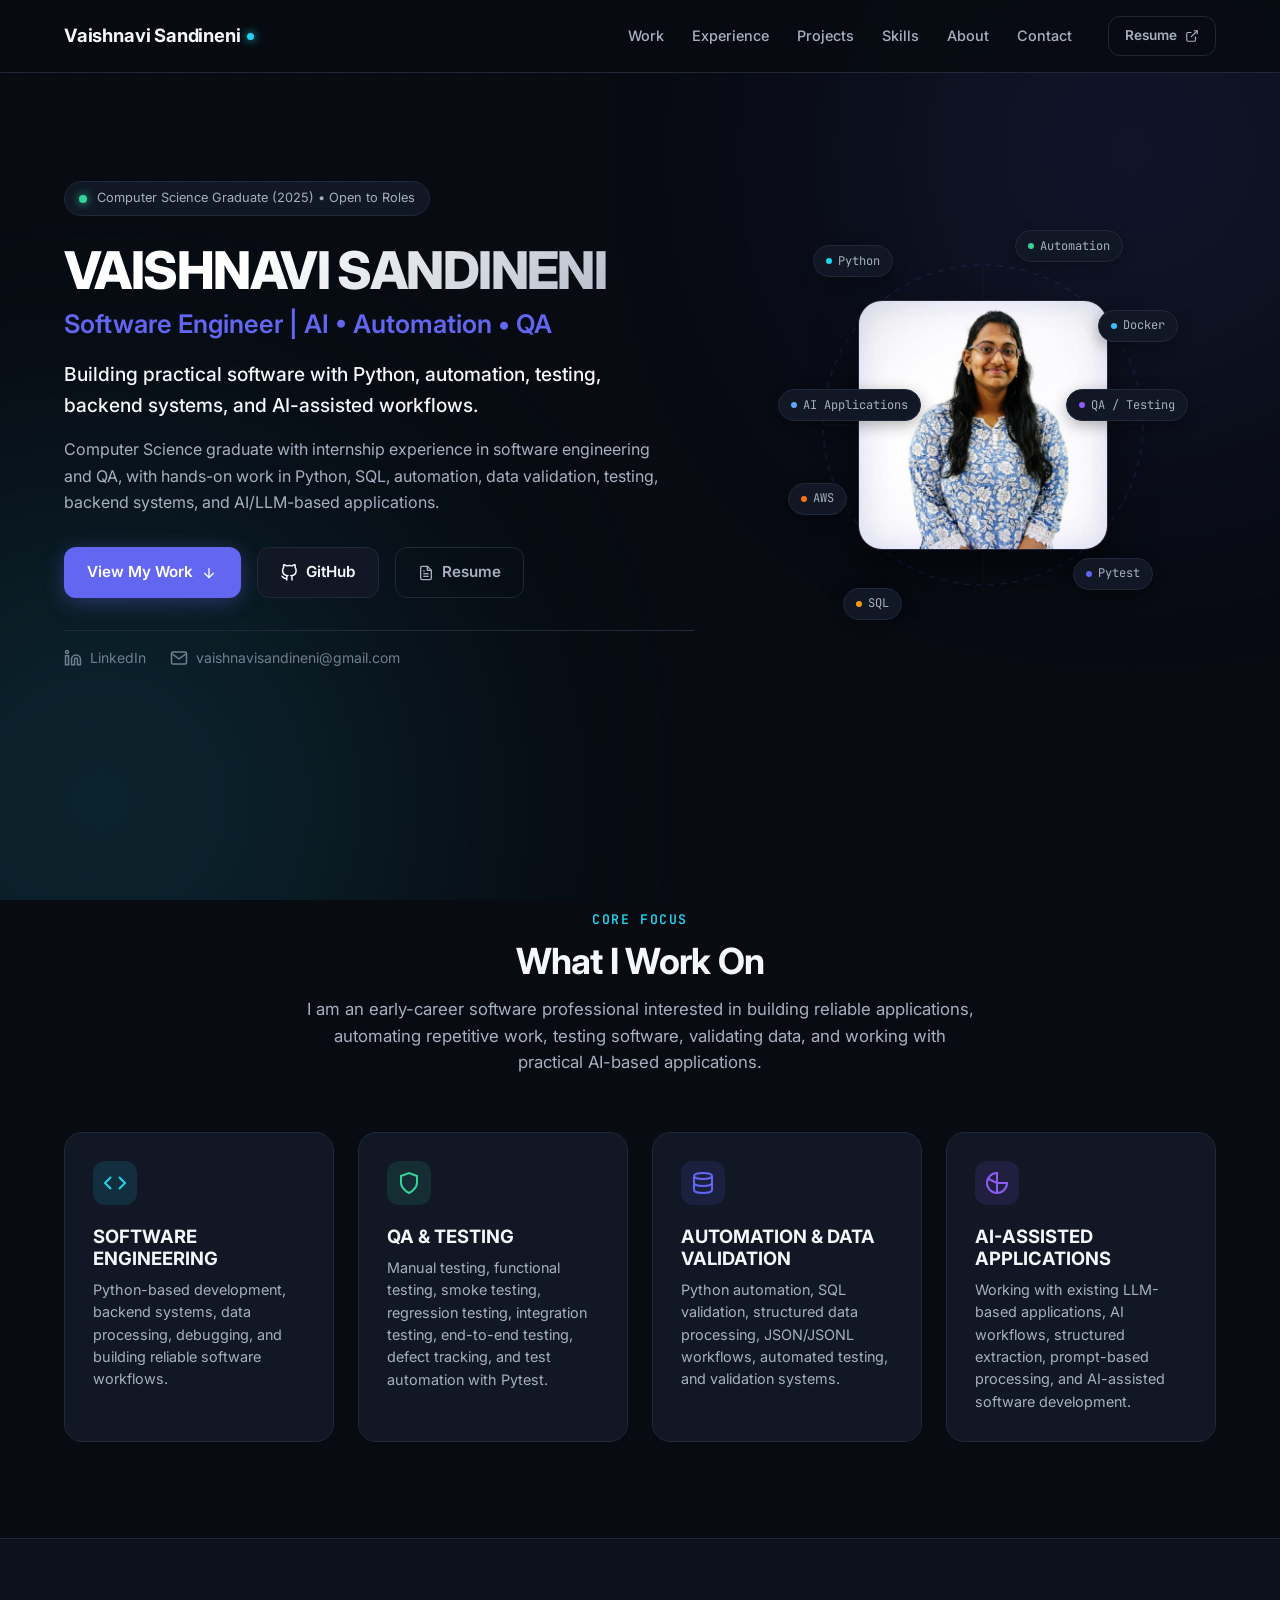
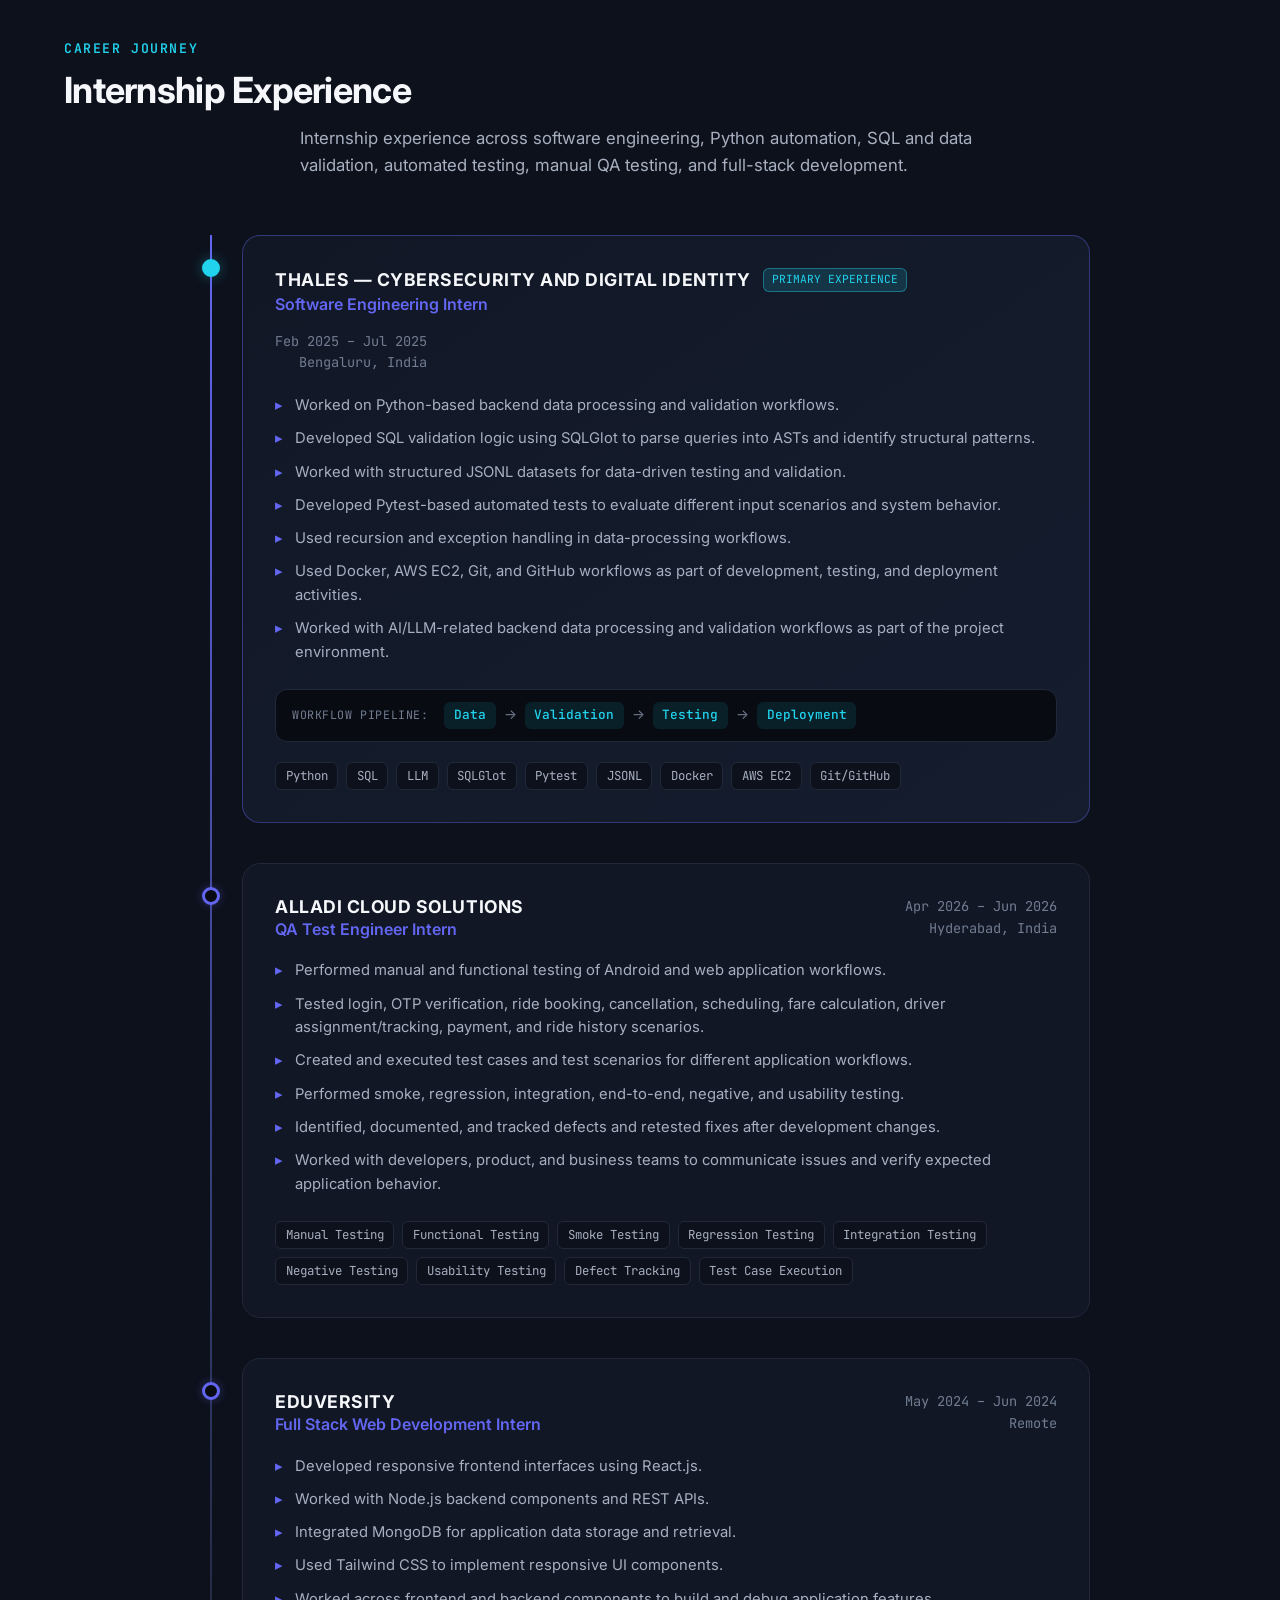
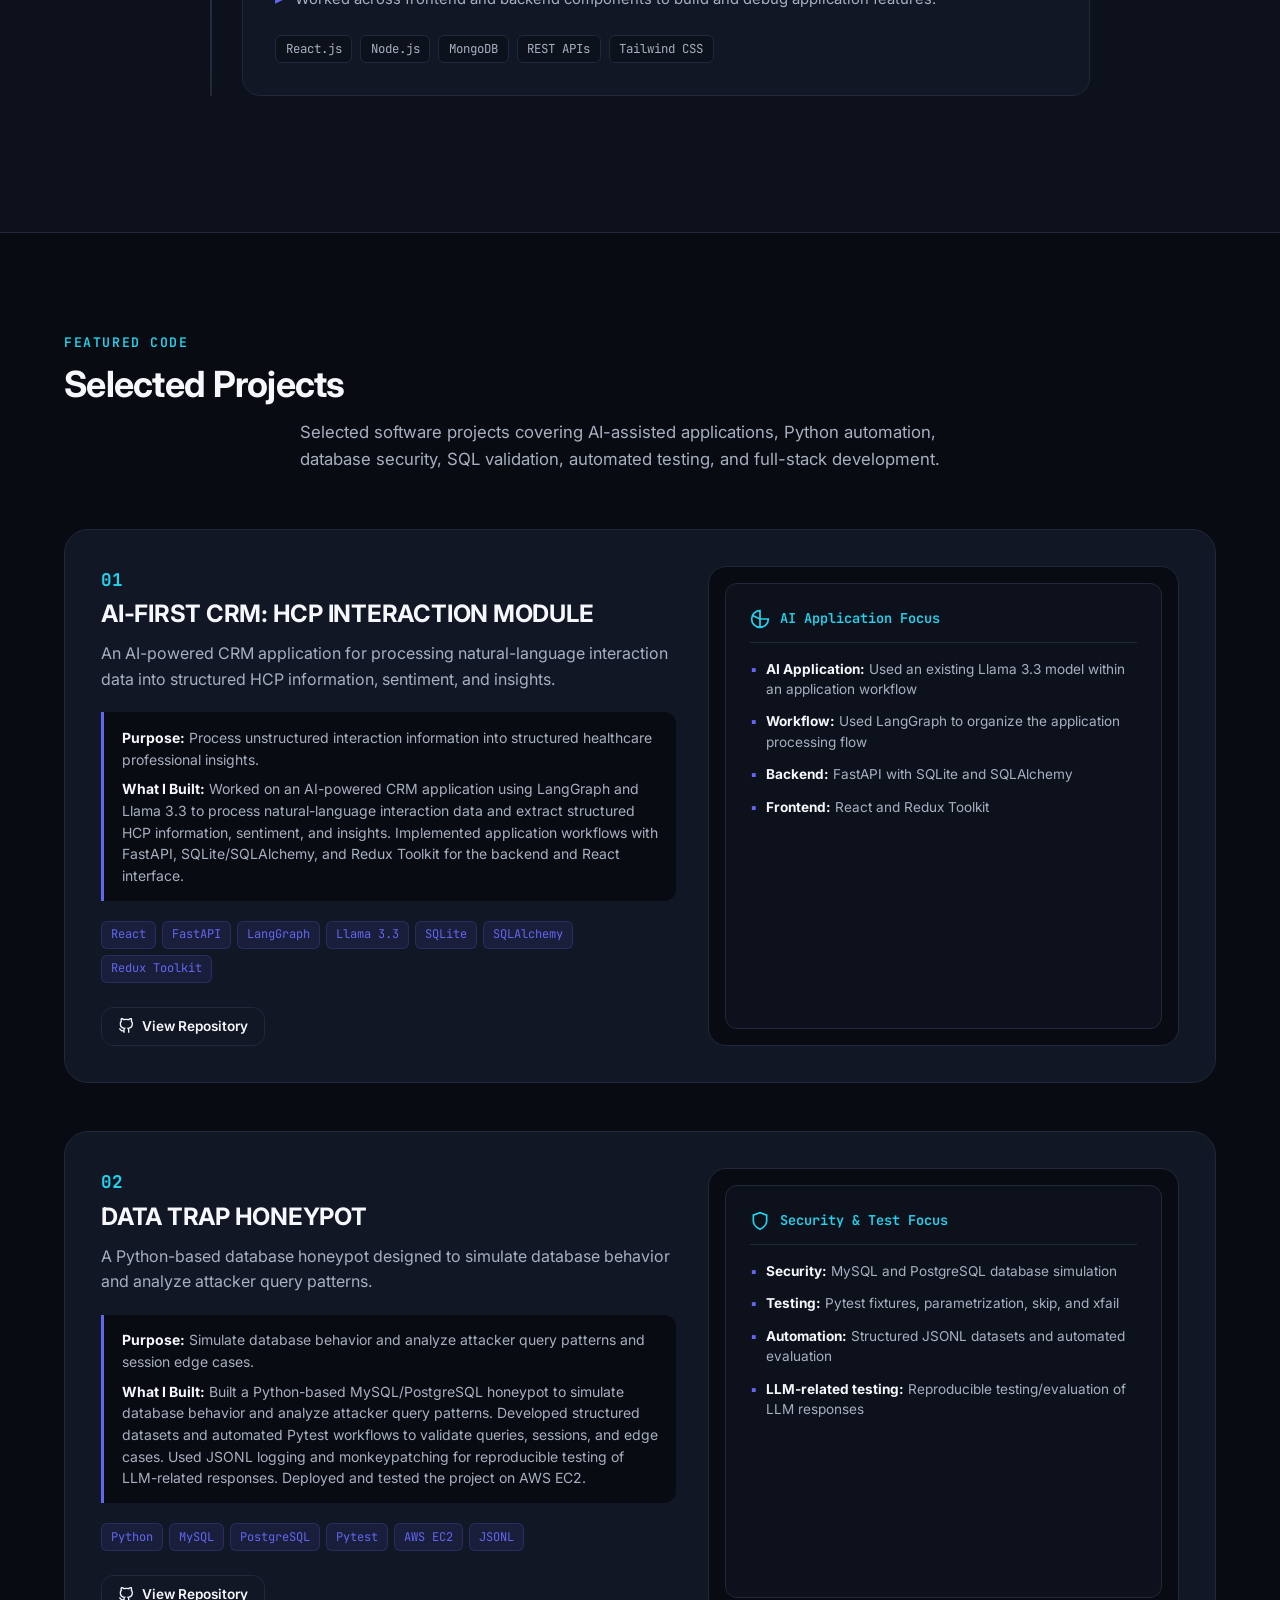
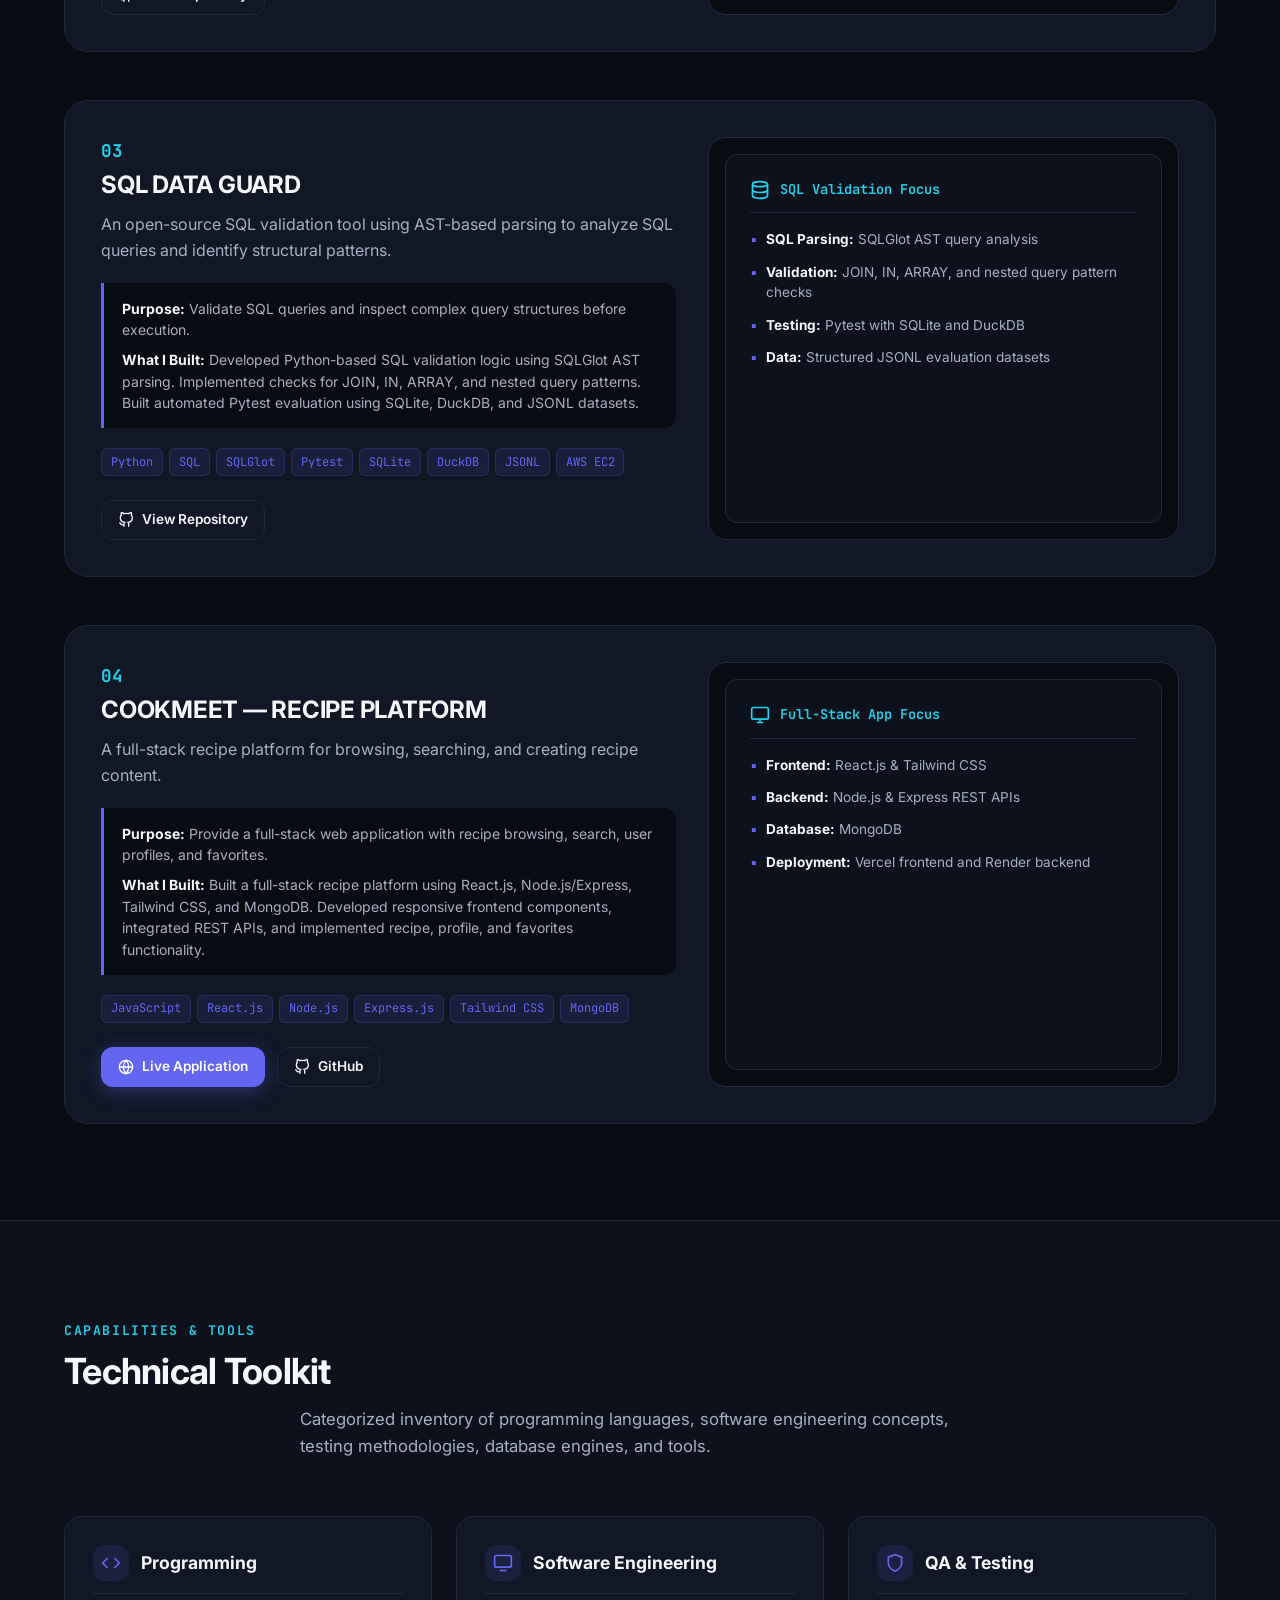
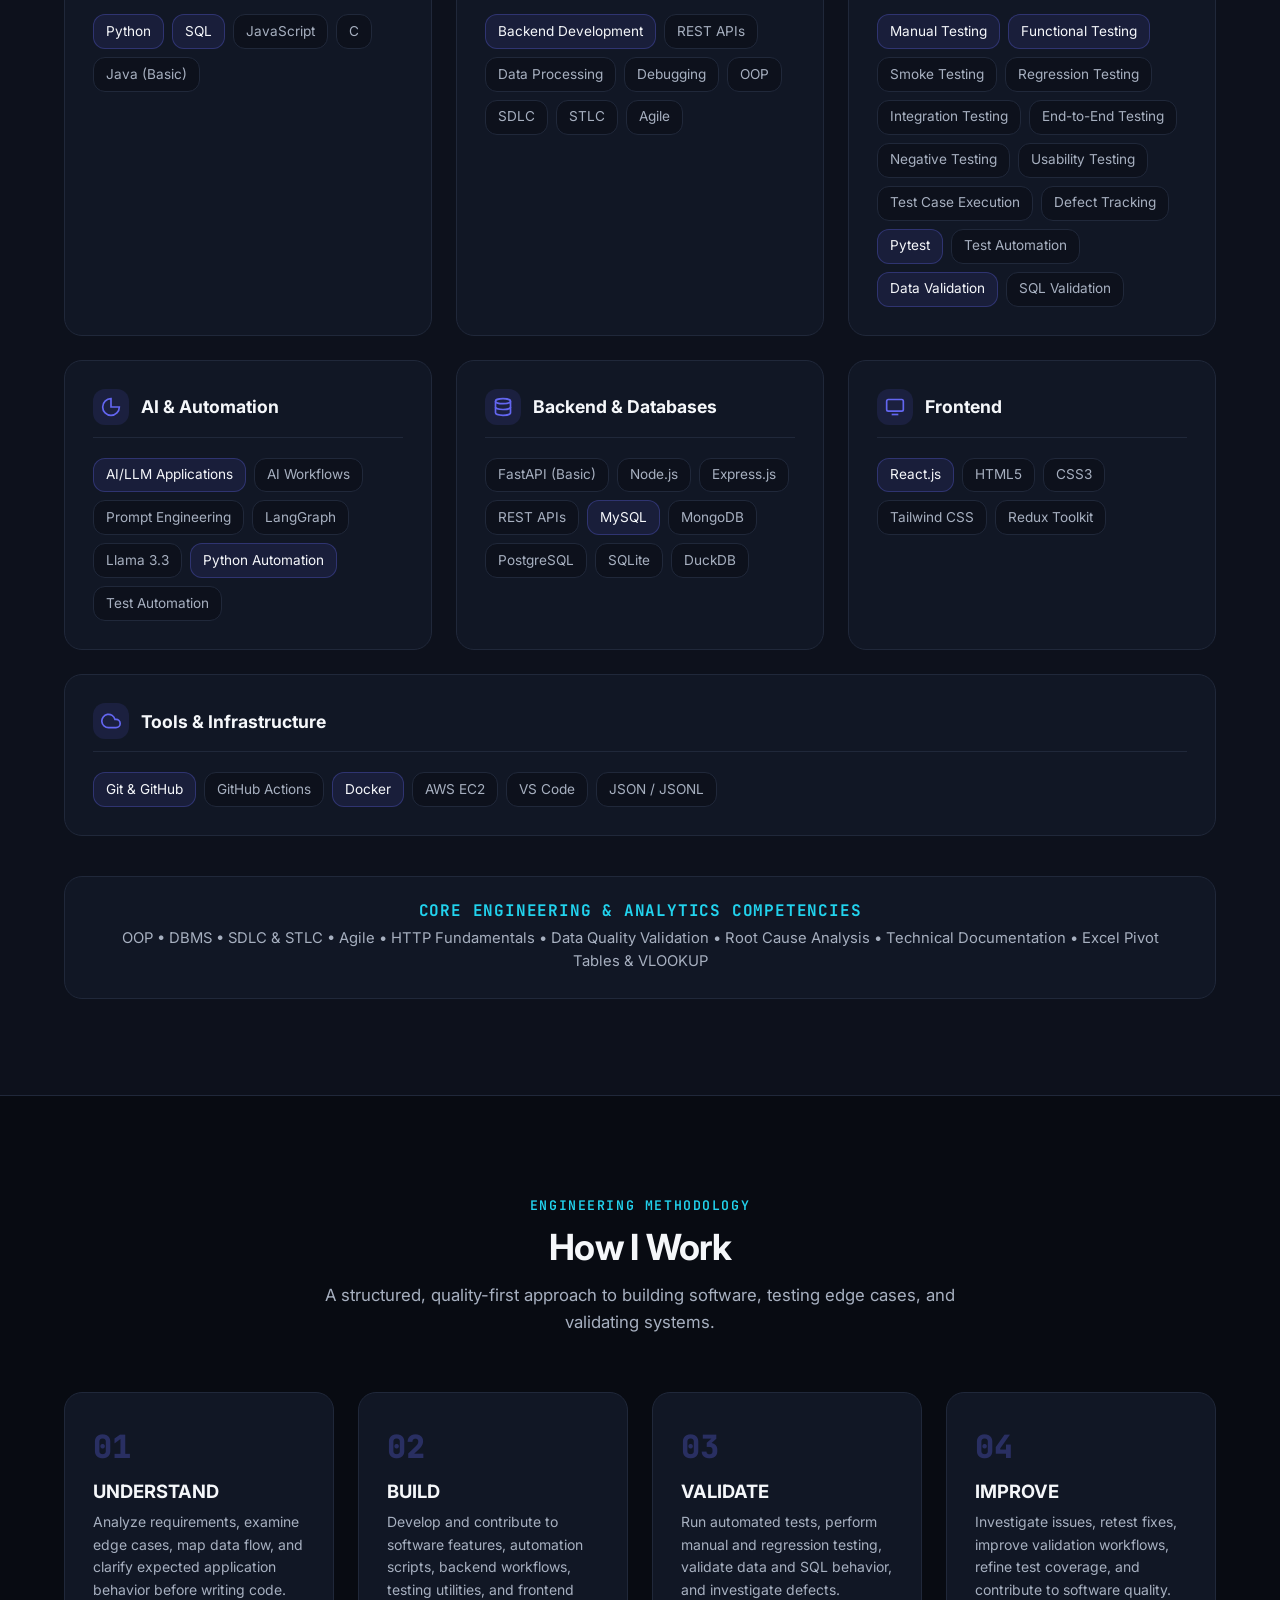
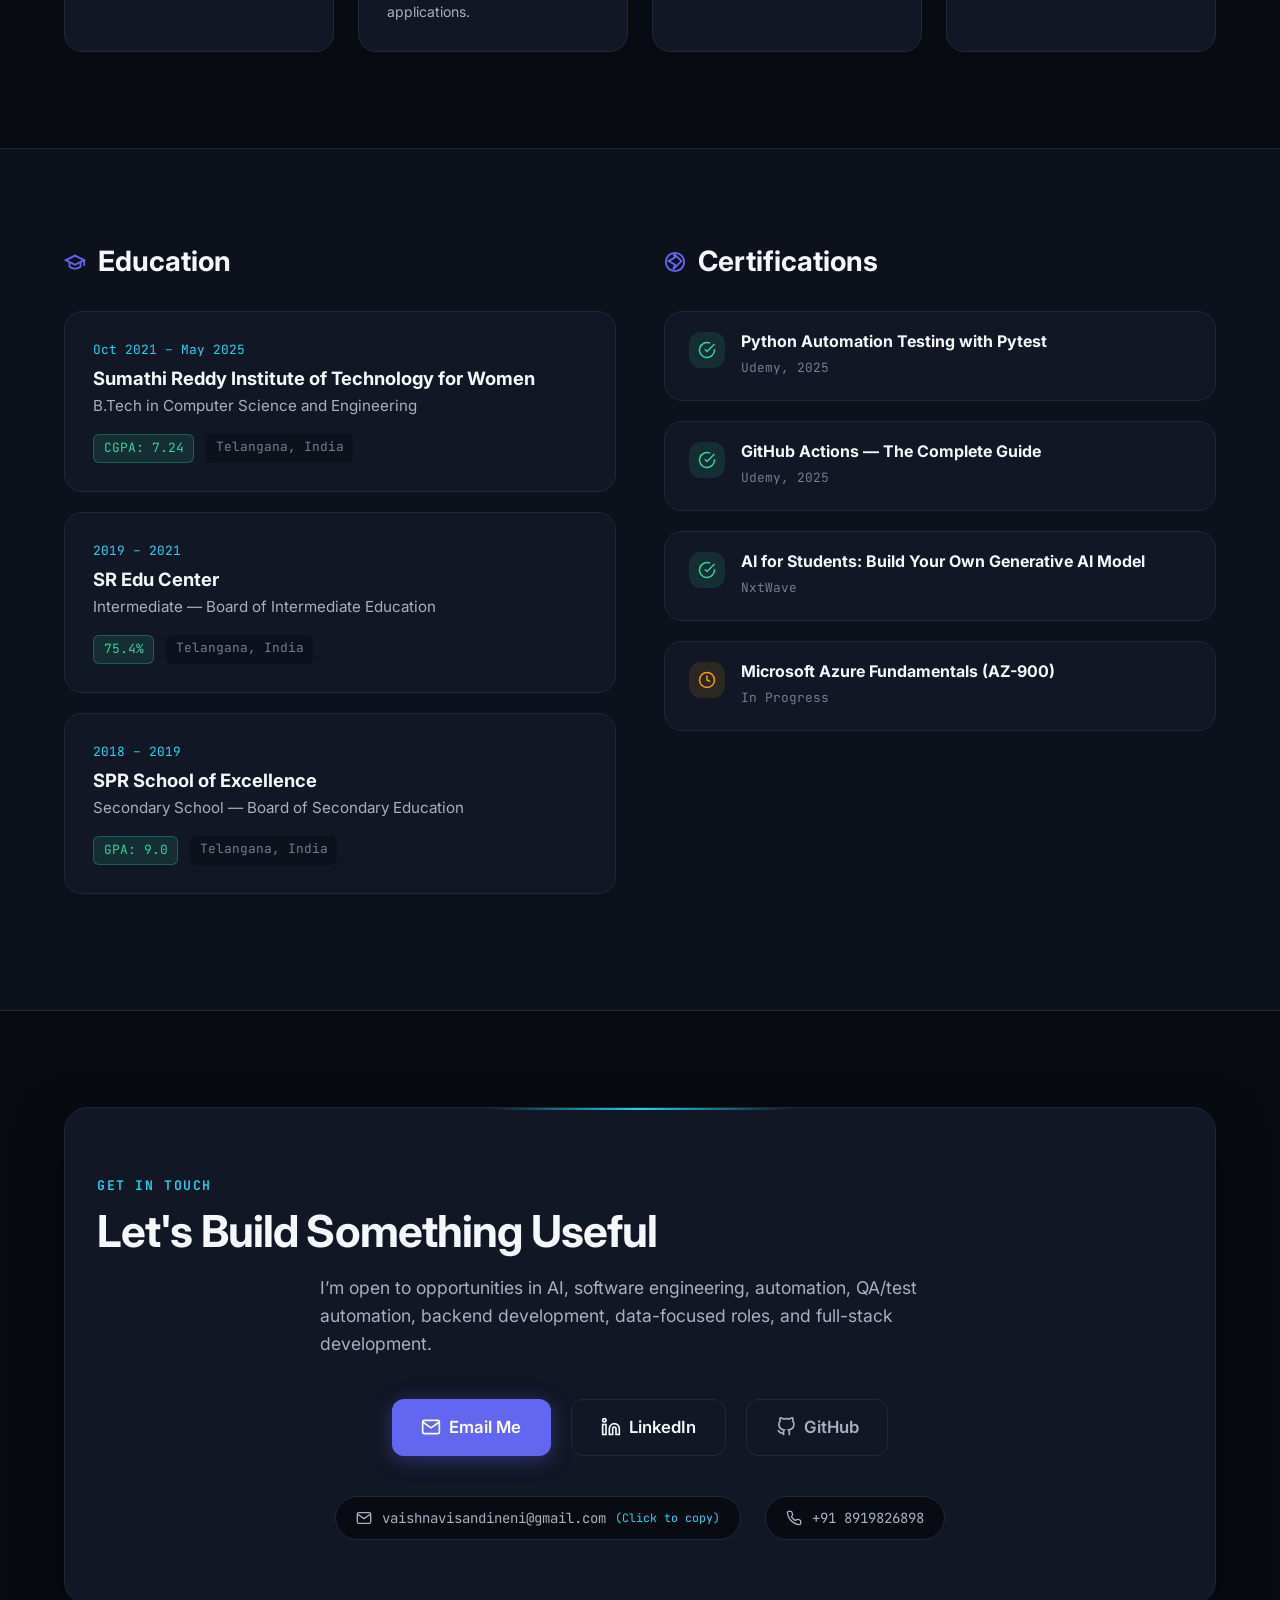
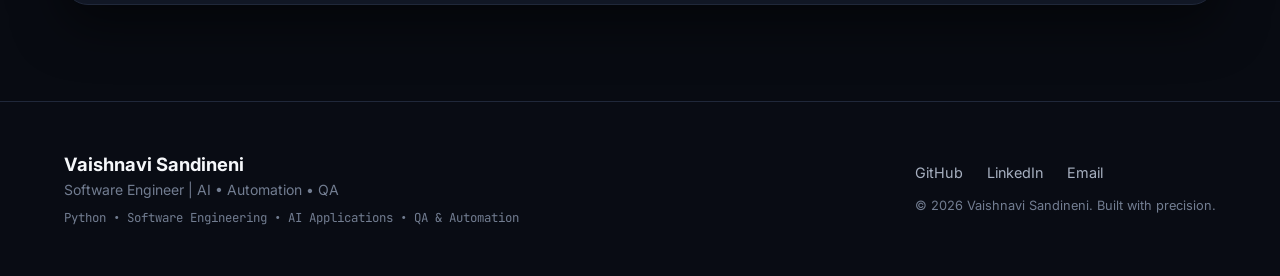
==== index.html @ a9ebcc5f "Deploy updated portfolio for Vaishnavi Sandineni" ====
<!DOCTYPE html>
<html lang="en">
<head>
    <meta charset="UTF-8">
    <meta name="viewport" content="width=device-width, initial-scale=1.0">
    <title>Vaishnavi Sandineni | Software Engineer</title>
    <meta name="description" content="Portfolio of Vaishnavi Sandineni — Computer Science graduate (2025) with internship experience in software engineering, QA testing, Python automation, data validation, and AI-assisted applications.">
    <meta name="author" content="Vaishnavi Sandineni">
    <meta name="keywords" content="Vaishnavi Sandineni, Software Engineer, QA Testing, Python, Pytest, Automation, Data Validation, SQL Validation, AI Applications, Backend, Full-Stack">
    
    <!-- Open Graph / Social Media Meta Tags -->
    <meta property="og:type" content="website">
    <meta property="og:title" content="Vaishnavi Sandineni | Software Engineer">
    <meta property="og:description" content="Building practical software with Python, automation, testing, backend systems, and AI-assisted workflows.">
    <meta property="og:url" content="https://github.com/vaishnavisandineni">
    
    <!-- Google Fonts -->
    <link rel="preconnect" href="https://fonts.googleapis.com">
    <link rel="preconnect" href="https://fonts.gstatic.com" crossorigin>
    <link href="https://fonts.googleapis.com/css2?family=Inter:wght@300;400;500;600;700;800&family=JetBrains+Mono:wght@400;500;600&display=swap" rel="stylesheet">
    
    <!-- Main CSS -->
    <link rel="stylesheet" href="styles.css">
    
    <!-- Favicon -->
    <link rel="icon" type="image/svg+xml" href="data:image/svg+xml,<svg xmlns='http://www.w3.org/2000/svg' viewBox='0 0 100 100'><rect width='100' height='100' rx='20' fill='%23080b12'/><text x='50' y='65' font-size='50' font-family='sans-serif' font-weight='bold' fill='%236366f1' text-anchor='middle'>VS</text></svg>">
</head>
<body>
    <!-- Background Canvas / Glow Elements -->
    <div class="bg-glow-container" aria-hidden="true">
        <div class="glow-orb orb-1"></div>
        <div class="glow-orb orb-2"></div>
        <div class="glow-grid"></div>
    </div>

    <!-- Navigation Header -->
    <header class="navbar-header" id="navbar">
        <div class="container nav-container">
            <a href="#home" class="nav-logo" aria-label="Vaishnavi Sandineni Home">
                <span class="logo-text">Vaishnavi Sandineni</span>
                <span class="logo-dot"></span>
            </a>

            <nav class="nav-links" id="navLinks" aria-label="Main Navigation">
                <a href="#work" class="nav-link">Work</a>
                <a href="#experience" class="nav-link">Experience</a>
                <a href="#projects" class="nav-link">Projects</a>
                <a href="#skills" class="nav-link">Skills</a>
                <a href="#about" class="nav-link">About</a>
                <a href="#contact" class="nav-link">Contact</a>
                <a href="https://drive.google.com/file/d/1-MFxwjuazWMMMn3sH2xdNPlyi-SyXiWR/view?usp=sharing" target="_blank" class="btn btn-outline btn-sm nav-resume-btn" rel="noopener">
                    <span>Resume</span>
                    <svg width="14" height="14" viewBox="0 0 24 24" fill="none" stroke="currentColor" stroke-width="2"><path d="M18 13v6a2 2 0 0 1-2 2H5a2 2 0 0 1-2-2V8a2 2 0 0 1 2-2h6"></path><polyline points="15 3 21 3 21 9"></polyline><line x1="10" y1="14" x2="21" y2="3"></line></svg>
                </a>
            </nav>

            <button class="mobile-menu-toggle" id="mobileMenuToggle" aria-label="Toggle Navigation Menu" aria-expanded="false">
                <span class="bar"></span>
                <span class="bar"></span>
                <span class="bar"></span>
            </button>
        </div>
    </header>

    <main id="main-content">
        <!-- Hero Section -->
        <section class="hero-section" id="home">
            <div class="container hero-container">
                <div class="hero-content fade-in">
                    <div class="status-badge">
                        <span class="status-dot"></span>
                        <span>Computer Science Graduate (2025) • Open to Roles</span>
                    </div>

                    <h1 class="hero-name">VAISHNAVI SANDINENI</h1>
                    <h2 class="hero-title">Software Engineer | AI • Automation • QA</h2>
                    
                    <p class="hero-tagline">
                        Building practical software with Python, automation, testing, backend systems, and AI-assisted workflows.
                    </p>

                    <p class="hero-description">
                        Computer Science graduate with internship experience in software engineering and QA, with hands-on work in Python, SQL, automation, data validation, testing, backend systems, and AI/LLM-based applications.
                    </p>

                    <div class="hero-cta-group">
                        <a href="#projects" class="btn btn-primary">
                            <span>View My Work</span>
                            <svg width="16" height="16" viewBox="0 0 24 24" fill="none" stroke="currentColor" stroke-width="2"><line x1="12" y1="5" x2="12" y2="19"></line><polyline points="19 12 12 19 5 12"></polyline></svg>
                        </a>
                        <a href="https://github.com/vaishnavisandineni" target="_blank" rel="noopener" class="btn btn-secondary">
                            <svg width="18" height="18" viewBox="0 0 24 24" fill="none" stroke="currentColor" stroke-width="2"><path d="M9 19c-5 1.5-5-2.5-7-3m14 6v-3.87a3.37 3.37 0 0 0-.94-2.61c3.14-.35 6.44-1.54 6.44-7A5.44 5.44 0 0 0 20 4.77 5.07 5.07 0 0 0 19.91 1S18.73.65 16 2.48a13.38 13.38 0 0 0-7 0C6.27.65 5.09 1 5.09 1A5.07 5.07 0 0 0 5 4.77a5.44 5.44 0 0 0-1.5 3.78c0 5.42 3.3 6.61 6.44 7A3.37 3.37 0 0 0 9 18.13V22"></path></svg>
                            <span>GitHub</span>
                        </a>
                        <a href="https://drive.google.com/file/d/1-MFxwjuazWMMMn3sH2xdNPlyi-SyXiWR/view?usp=sharing" target="_blank" rel="noopener" class="btn btn-outline">
                            <svg width="16" height="16" viewBox="0 0 24 24" fill="none" stroke="currentColor" stroke-width="2"><path d="M14 2H6a2 2 0 0 0-2 2v16a2 2 0 0 0 2 2h12a2 2 0 0 0 2-2V8z"></path><polyline points="14 2 14 8 20 8"></polyline><line x1="16" y1="13" x2="8" y2="13"></line><line x1="16" y1="17" x2="8" y2="17"></line><polyline points="10 9 9 9 8 9"></polyline></svg>
                            <span>Resume</span>
                        </a>
                    </div>

                    <div class="hero-social-row">
                        <a href="https://www.linkedin.com/in/vaishnavi-sandineni-75580a300/" target="_blank" rel="noopener" class="social-icon-link" aria-label="LinkedIn Profile">
                            <svg width="18" height="18" viewBox="0 0 24 24" fill="none" stroke="currentColor" stroke-width="2"><path d="M16 8a6 6 0 0 1 6 6v7h-4v-7a2 2 0 0 0-2-2 2 2 0 0 0-2 2v7h-4v-7a6 6 0 0 1 6-6z"></path><rect x="2" y="9" width="4" height="12"></rect><circle cx="4" cy="4" r="2"></circle></svg>
                            <span>LinkedIn</span>
                        </a>
                        <a href="mailto:vaishnavisandineni@gmail.com" class="social-icon-link" aria-label="Email Me">
                            <svg width="18" height="18" viewBox="0 0 24 24" fill="none" stroke="currentColor" stroke-width="2"><path d="M4 4h16c1.1 0 2 .9 2 2v12c0 1.1-.9 2-2 2H4c-1.1 0-2-.9-2-2V6c0-1.1.9-2 2-2z"></path><polyline points="22,6 12,13 2,6"></polyline></svg>
                            <span>vaishnavisandineni@gmail.com</span>
                        </a>
                    </div>
                </div>

                <!-- Hero Profile Visual Component -->
                <div class="hero-visual-wrapper fade-in">
                    <div class="profile-card-container">
                        <!-- Ambient technical node background -->
                        <div class="tech-graphic-bg" aria-hidden="true">
                            <svg width="100%" height="100%" viewBox="0 0 400 400" fill="none" xmlns="http://www.w3.org/2000/svg">
                                <circle cx="200" cy="200" r="160" stroke="rgba(99, 102, 241, 0.15)" stroke-width="1.5" stroke-dasharray="6 6"/>
                                <circle cx="200" cy="200" r="120" stroke="rgba(34, 211, 238, 0.12)" stroke-width="1"/>
                                <path d="M200 40 L200 360 M40 200 L360 200" stroke="rgba(255, 255, 255, 0.04)" stroke-width="1"/>
                            </svg>
                        </div>

                        <!-- Profile Image Frame -->
                        <div class="profile-image-frame">
                            <img src="profie_picture.png" 
                                 alt="Vaishnavi Sandineni - Professional Profile" 
                                 class="profile-img"
                                 id="profileImage">
                            <div class="profile-glow"></div>
                        </div>

                        <!-- Technical Tags Around Hero -->
                        <div class="tech-tag tag-1"><span class="tag-dot cyan"></span>Python</div>
                        <div class="tech-tag tag-2"><span class="tag-dot emerald"></span>Automation</div>
                        <div class="tech-tag tag-3"><span class="tag-dot purple"></span>QA / Testing</div>
                        <div class="tech-tag tag-4"><span class="tag-dot indigo"></span>Pytest</div>
                        <div class="tech-tag tag-5"><span class="tag-dot amber"></span>SQL</div>
                        <div class="tech-tag tag-6"><span class="tag-dot blue"></span>AI Applications</div>
                        <div class="tech-tag tag-7"><span class="tag-dot sky"></span>Docker</div>
                        <div class="tech-tag tag-8"><span class="tag-dot orange"></span>AWS</div>
                    </div>
                </div>
            </div>
        </section>

        <!-- About / What I Work On Section -->
        <section class="section-padding" id="about">
            <div class="container">
                <div class="section-header text-center fade-in">
                    <span class="section-subtitle">CORE FOCUS</span>
                    <h2 class="section-title">What I Work On</h2>
                    <p class="section-description">
                        I am an early-career software professional interested in building reliable applications, automating repetitive work, testing software, validating data, and working with practical AI-based applications.
                    </p>
                </div>

                <div class="grid grid-4-col build-cards-grid">
                    <div class="build-card fade-in">
                        <div class="card-icon-box cyan-gradient">
                            <svg width="24" height="24" viewBox="0 0 24 24" fill="none" stroke="currentColor" stroke-width="2"><polyline points="16 18 22 12 16 6"></polyline><polyline points="8 6 2 12 8 18"></polyline></svg>
                        </div>
                        <h3>SOFTWARE ENGINEERING</h3>
                        <p>Python-based development, backend systems, data processing, debugging, and building reliable software workflows.</p>
                    </div>

                    <div class="build-card fade-in">
                        <div class="card-icon-box emerald-gradient">
                            <svg width="24" height="24" viewBox="0 0 24 24" fill="none" stroke="currentColor" stroke-width="2"><path d="M12 22s8-4 8-10V5l-8-3-8 3v7c0 6 8 10 8 10z"></path></svg>
                        </div>
                        <h3>QA & TESTING</h3>
                        <p>Manual testing, functional testing, smoke testing, regression testing, integration testing, end-to-end testing, defect tracking, and test automation with Pytest.</p>
                    </div>

                    <div class="build-card fade-in">
                        <div class="card-icon-box indigo-gradient">
                            <svg width="24" height="24" viewBox="0 0 24 24" fill="none" stroke="currentColor" stroke-width="2"><ellipse cx="12" cy="5" rx="9" ry="3"></ellipse><path d="M21 12c0 1.66-4 3-9 3s-9-1.34-9-3"></path><path d="M3 5v14c0 1.66 4 3 9 3s9-1.34 9-3V5"></path></svg>
                        </div>
                        <h3>AUTOMATION & DATA VALIDATION</h3>
                        <p>Python automation, SQL validation, structured data processing, JSON/JSONL workflows, automated testing, and validation systems.</p>
                    </div>

                    <div class="build-card fade-in">
                        <div class="card-icon-box purple-gradient">
                            <svg width="24" height="24" viewBox="0 0 24 24" fill="none" stroke="currentColor" stroke-width="2"><path d="M12 2a10 10 0 1 0 10 10H12V2z"></path><path d="M12 12L2.5 7.5"></path><path d="M12 12v10"></path></svg>
                        </div>
                        <h3>AI-ASSISTED APPLICATIONS</h3>
                        <p>Working with existing LLM-based applications, AI workflows, structured extraction, prompt-based processing, and AI-assisted software development.</p>
                    </div>
                </div>
            </div>
        </section>

        <!-- Experience Section -->
        <section class="section-padding bg-surface" id="experience">
            <div class="container">
                <div class="section-header fade-in">
                    <span class="section-subtitle">CAREER JOURNEY</span>
                    <h2 class="section-title">Internship Experience</h2>
                    <p class="section-description">
                        Internship experience across software engineering, Python automation, SQL and data validation, automated testing, manual QA testing, and full-stack development.
                    </p>
                </div>

                <div class="timeline-wrapper">
                    <!-- Experience Card 1: THALES (Primary Highlight) -->
                    <div class="timeline-item primary-experience fade-in">
                        <div class="timeline-marker"></div>
                        <div class="experience-card card-highlight">
                            <div class="exp-header">
                                <div>
                                    <div class="company-badge-wrapper">
                                        <h3 class="exp-company">THALES — CYBERSECURITY AND DIGITAL IDENTITY</h3>
                                        <span class="primary-tag">Primary Experience</span>
                                    </div>
                                    <h4 class="exp-role">Software Engineering Intern</h4>
                                </div>
                                <div class="exp-meta">
                                    <span class="exp-date">Feb 2025 – Jul 2025</span>
                                    <span class="exp-location">Bengaluru, India</span>
                                </div>
                            </div>

                            <ul class="exp-bullet-list">
                                <li>Worked on Python-based backend data processing and validation workflows.</li>
                                <li>Developed SQL validation logic using SQLGlot to parse queries into ASTs and identify structural patterns.</li>
                                <li>Worked with structured JSONL datasets for data-driven testing and validation.</li>
                                <li>Developed Pytest-based automated tests to evaluate different input scenarios and system behavior.</li>
                                <li>Used recursion and exception handling in data-processing workflows.</li>
                                <li>Used Docker, AWS EC2, Git, and GitHub workflows as part of development, testing, and deployment activities.</li>
                                <li>Worked with AI/LLM-related backend data processing and validation workflows as part of the project environment.</li>
                            </ul>

                            <!-- Conceptual "What I worked on" Visual Pipeline -->
                            <div class="conceptual-pipeline">
                                <span class="pipeline-label">WORKFLOW PIPELINE:</span>
                                <div class="pipeline-steps">
                                    <span class="step-node">Data</span>
                                    <span class="step-arrow">→</span>
                                    <span class="step-node">Validation</span>
                                    <span class="step-arrow">→</span>
                                    <span class="step-node">Testing</span>
                                    <span class="step-arrow">→</span>
                                    <span class="step-node">Deployment</span>
                                </div>
                            </div>

                            <div class="exp-tech-row">
                                <span class="tech-pill">Python</span>
                                <span class="tech-pill">SQL</span>
                                <span class="tech-pill">LLM</span>
                                <span class="tech-pill">SQLGlot</span>
                                <span class="tech-pill">Pytest</span>
                                <span class="tech-pill">JSONL</span>
                                <span class="tech-pill">Docker</span>
                                <span class="tech-pill">AWS EC2</span>
                                <span class="tech-pill">Git/GitHub</span>
                            </div>
                        </div>
                    </div>

                    <!-- Experience Card 2: ALLADI CLOUD SOLUTIONS -->
                    <div class="timeline-item fade-in">
                        <div class="timeline-marker"></div>
                        <div class="experience-card">
                            <div class="exp-header">
                                <div>
                                    <h3 class="exp-company">ALLADI CLOUD SOLUTIONS</h3>
                                    <h4 class="exp-role">QA Test Engineer Intern</h4>
                                </div>
                                <div class="exp-meta">
                                    <span class="exp-date">Apr 2026 – Jun 2026</span>
                                    <span class="exp-location">Hyderabad, India</span>
                                </div>
                            </div>

                            <ul class="exp-bullet-list">
                                <li>Performed manual and functional testing of Android and web application workflows.</li>
                                <li>Tested login, OTP verification, ride booking, cancellation, scheduling, fare calculation, driver assignment/tracking, payment, and ride history scenarios.</li>
                                <li>Created and executed test cases and test scenarios for different application workflows.</li>
                                <li>Performed smoke, regression, integration, end-to-end, negative, and usability testing.</li>
                                <li>Identified, documented, and tracked defects and retested fixes after development changes.</li>
                                <li>Worked with developers, product, and business teams to communicate issues and verify expected application behavior.</li>
                            </ul>

                            <div class="exp-tech-row">
                                <span class="tech-pill">Manual Testing</span>
                                <span class="tech-pill">Functional Testing</span>
                                <span class="tech-pill">Smoke Testing</span>
                                <span class="tech-pill">Regression Testing</span>
                                <span class="tech-pill">Integration Testing</span>
                                <span class="tech-pill">Negative Testing</span>
                                <span class="tech-pill">Usability Testing</span>
                                <span class="tech-pill">Defect Tracking</span>
                                <span class="tech-pill">Test Case Execution</span>
                            </div>
                        </div>
                    </div>

                    <!-- Experience Card 3: EDUVERSITY -->
                    <div class="timeline-item fade-in">
                        <div class="timeline-marker"></div>
                        <div class="experience-card">
                            <div class="exp-header">
                                <div>
                                    <h3 class="exp-company">EDUVERSITY</h3>
                                    <h4 class="exp-role">Full Stack Web Development Intern</h4>
                                </div>
                                <div class="exp-meta">
                                    <span class="exp-date">May 2024 – Jun 2024</span>
                                    <span class="exp-location">Remote</span>
                                </div>
                            </div>

                            <ul class="exp-bullet-list">
                                <li>Developed responsive frontend interfaces using React.js.</li>
                                <li>Worked with Node.js backend components and REST APIs.</li>
                                <li>Integrated MongoDB for application data storage and retrieval.</li>
                                <li>Used Tailwind CSS to implement responsive UI components.</li>
                                <li>Worked across frontend and backend components to build and debug application features.</li>
                            </ul>

                            <div class="exp-tech-row">
                                <span class="tech-pill">React.js</span>
                                <span class="tech-pill">Node.js</span>
                                <span class="tech-pill">MongoDB</span>
                                <span class="tech-pill">REST APIs</span>
                                <span class="tech-pill">Tailwind CSS</span>
                            </div>
                        </div>
                    </div>
                </div>
            </div>
        </section>

        <!-- Selected Projects Section -->
        <section class="section-padding" id="projects">
            <div class="container">
                <div class="section-header fade-in" id="work">
                    <span class="section-subtitle">FEATURED CODE</span>
                    <h2 class="section-title">Selected Projects</h2>
                    <p class="section-description">
                        Selected software projects covering AI-assisted applications, Python automation, database security, SQL validation, automated testing, and full-stack development.
                    </p>
                </div>

                <div class="projects-stack">
                    <!-- Project 01: AI-FIRST CRM -->
                    <article class="project-card fade-in">
                        <div class="project-content">
                            <div class="project-num">01</div>
                            <h3 class="project-title">AI-FIRST CRM: HCP INTERACTION MODULE</h3>
                            <p class="project-description">
                                An AI-powered CRM application for processing natural-language interaction data into structured HCP information, sentiment, and insights.
                            </p>

                            <div class="project-details-block">
                                <div class="detail-item">
                                    <strong>Purpose:</strong> Process unstructured interaction information into structured healthcare professional insights.
                                </div>
                                <div class="detail-item">
                                    <strong>What I Built:</strong> Worked on an AI-powered CRM application using LangGraph and Llama 3.3 to process natural-language interaction data and extract structured HCP information, sentiment, and insights. Implemented application workflows with FastAPI, SQLite/SQLAlchemy, and Redux Toolkit for the backend and React interface.
                                </div>
                            </div>

                            <div class="project-tech-tags">
                                <span>React</span>
                                <span>FastAPI</span>
                                <span>LangGraph</span>
                                <span>Llama 3.3</span>
                                <span>SQLite</span>
                                <span>SQLAlchemy</span>
                                <span>Redux Toolkit</span>
                            </div>

                            <div class="project-links">
                                <a href="https://github.com/vaishnavisandineni/AI-CRM-HCP-Interaction-Module" target="_blank" rel="noopener" class="btn btn-secondary btn-sm">
                                    <svg width="16" height="16" viewBox="0 0 24 24" fill="none" stroke="currentColor" stroke-width="2"><path d="M9 19c-5 1.5-5-2.5-7-3m14 6v-3.87a3.37 3.37 0 0 0-.94-2.61c3.14-.35 6.44-1.54 6.44-7A5.44 5.44 0 0 0 20 4.77 5.07 5.07 0 0 0 19.91 1S18.73.65 16 2.48a13.38 13.38 0 0 0-7 0C6.27.65 5.09 1 5.09 1A5.07 5.07 0 0 0 5 4.77a5.44 5.44 0 0 0-1.5 3.78c0 5.42 3.3 6.61 6.44 7A3.37 3.37 0 0 0 9 18.13V22"></path></svg>
                                    <span>View Repository</span>
                                </a>
                            </div>
                        </div>
                        <div class="project-preview-area">
                            <div class="arch-summary-card">
                                <div class="arch-card-header">
                                    <svg width="20" height="20" viewBox="0 0 24 24" fill="none" stroke="currentColor" stroke-width="2"><path d="M12 2a10 10 0 1 0 10 10H12V2z"></path><path d="M12 12L2.5 7.5"></path><path d="M12 12v10"></path></svg>
                                    <span>AI Application Focus</span>
                                </div>
                                <ul class="arch-list">
                                    <li><strong>AI Application:</strong> Used an existing Llama 3.3 model within an application workflow</li>
                                    <li><strong>Workflow:</strong> Used LangGraph to organize the application processing flow</li>
                                    <li><strong>Backend:</strong> FastAPI with SQLite and SQLAlchemy</li>
                                    <li><strong>Frontend:</strong> React and Redux Toolkit</li>
                                </ul>
                            </div>
                        </div>
                    </article>

                    <!-- Project 02: DATA TRAP HONEYPOT -->
                    <article class="project-card fade-in">
                        <div class="project-content">
                            <div class="project-num">02</div>
                            <h3 class="project-title">DATA TRAP HONEYPOT</h3>
                            <p class="project-description">
                                A Python-based database honeypot designed to simulate database behavior and analyze attacker query patterns.
                            </p>

                            <div class="project-details-block">
                                <div class="detail-item">
                                    <strong>Purpose:</strong> Simulate database behavior and analyze attacker query patterns and session edge cases.
                                </div>
                                <div class="detail-item">
                                    <strong>What I Built:</strong> Built a Python-based MySQL/PostgreSQL honeypot to simulate database behavior and analyze attacker query patterns. Developed structured datasets and automated Pytest workflows to validate queries, sessions, and edge cases. Used JSONL logging and monkeypatching for reproducible testing of LLM-related responses. Deployed and tested the project on AWS EC2.
                                </div>
                            </div>

                            <div class="project-tech-tags">
                                <span>Python</span>
                                <span>MySQL</span>
                                <span>PostgreSQL</span>
                                <span>Pytest</span>
                                <span>AWS EC2</span>
                                <span>JSONL</span>
                            </div>

                            <div class="project-links">
                                <a href="https://github.com/ThalesGroup/dd-honeypot" target="_blank" rel="noopener" class="btn btn-secondary btn-sm">
                                    <svg width="16" height="16" viewBox="0 0 24 24" fill="none" stroke="currentColor" stroke-width="2"><path d="M9 19c-5 1.5-5-2.5-7-3m14 6v-3.87a3.37 3.37 0 0 0-.94-2.61c3.14-.35 6.44-1.54 6.44-7A5.44 5.44 0 0 0 20 4.77 5.07 5.07 0 0 0 19.91 1S18.73.65 16 2.48a13.38 13.38 0 0 0-7 0C6.27.65 5.09 1 5.09 1A5.07 5.07 0 0 0 5 4.77a5.44 5.44 0 0 0-1.5 3.78c0 5.42 3.3 6.61 6.44 7A3.37 3.37 0 0 0 9 18.13V22"></path></svg>
                                    <span>View Repository</span>
                                </a>
                            </div>
                        </div>
                        <div class="project-preview-area">
                            <div class="arch-summary-card">
                                <div class="arch-card-header">
                                    <svg width="20" height="20" viewBox="0 0 24 24" fill="none" stroke="currentColor" stroke-width="2"><path d="M12 22s8-4 8-10V5l-8-3-8 3v7c0 6 8 10 8 10z"></path></svg>
                                    <span>Security & Test Focus</span>
                                </div>
                                <ul class="arch-list">
                                    <li><strong>Security:</strong> MySQL and PostgreSQL database simulation</li>
                                    <li><strong>Testing:</strong> Pytest fixtures, parametrization, skip, and xfail</li>
                                    <li><strong>Automation:</strong> Structured JSONL datasets and automated evaluation</li>
                                    <li><strong>LLM-related testing:</strong> Reproducible testing/evaluation of LLM responses</li>
                                </ul>
                            </div>
                        </div>
                    </article>

                    <!-- Project 03: SQL DATA GUARD -->
                    <article class="project-card fade-in">
                        <div class="project-content">
                            <div class="project-num">03</div>
                            <h3 class="project-title">SQL DATA GUARD</h3>
                            <p class="project-description">
                                An open-source SQL validation tool using AST-based parsing to analyze SQL queries and identify structural patterns.
                            </p>

                            <div class="project-details-block">
                                <div class="detail-item">
                                    <strong>Purpose:</strong> Validate SQL queries and inspect complex query structures before execution.
                                </div>
                                <div class="detail-item">
                                    <strong>What I Built:</strong> Developed Python-based SQL validation logic using SQLGlot AST parsing. Implemented checks for JOIN, IN, ARRAY, and nested query patterns. Built automated Pytest evaluation using SQLite, DuckDB, and JSONL datasets.
                                </div>
                            </div>

                            <div class="project-tech-tags">
                                <span>Python</span>
                                <span>SQL</span>
                                <span>SQLGlot</span>
                                <span>Pytest</span>
                                <span>SQLite</span>
                                <span>DuckDB</span>
                                <span>JSONL</span>
                                <span>AWS EC2</span>
                            </div>

                            <div class="project-links">
                                <a href="https://github.com/ThalesGroup/sql-data-guard" target="_blank" rel="noopener" class="btn btn-secondary btn-sm">
                                    <svg width="16" height="16" viewBox="0 0 24 24" fill="none" stroke="currentColor" stroke-width="2"><path d="M9 19c-5 1.5-5-2.5-7-3m14 6v-3.87a3.37 3.37 0 0 0-.94-2.61c3.14-.35 6.44-1.54 6.44-7A5.44 5.44 0 0 0 20 4.77 5.07 5.07 0 0 0 19.91 1S18.73.65 16 2.48a13.38 13.38 0 0 0-7 0C6.27.65 5.09 1 5.09 1A5.07 5.07 0 0 0 5 4.77a5.44 5.44 0 0 0-1.5 3.78c0 5.42 3.3 6.61 6.44 7A3.37 3.37 0 0 0 9 18.13V22"></path></svg>
                                    <span>View Repository</span>
                                </a>
                            </div>
                        </div>
                        <div class="project-preview-area">
                            <div class="arch-summary-card">
                                <div class="arch-card-header">
                                    <svg width="20" height="20" viewBox="0 0 24 24" fill="none" stroke="currentColor" stroke-width="2"><ellipse cx="12" cy="5" rx="9" ry="3"></ellipse><path d="M21 12c0 1.66-4 3-9 3s-9-1.34-9-3"></path><path d="M3 5v14c0 1.66 4 3 9 3s9-1.34 9-3V5"></path></svg>
                                    <span>SQL Validation Focus</span>
                                </div>
                                <ul class="arch-list">
                                    <li><strong>SQL Parsing:</strong> SQLGlot AST query analysis</li>
                                    <li><strong>Validation:</strong> JOIN, IN, ARRAY, and nested query pattern checks</li>
                                    <li><strong>Testing:</strong> Pytest with SQLite and DuckDB</li>
                                    <li><strong>Data:</strong> Structured JSONL evaluation datasets</li>
                                </ul>
                            </div>
                        </div>
                    </article>

                    <!-- Project 04: COOKMEET -->
                    <article class="project-card fade-in">
                        <div class="project-content">
                            <div class="project-num">04</div>
                            <h3 class="project-title">COOKMEET — RECIPE PLATFORM</h3>
                            <p class="project-description">
                                A full-stack recipe platform for browsing, searching, and creating recipe content.
                            </p>

                            <div class="project-details-block">
                                <div class="detail-item">
                                    <strong>Purpose:</strong> Provide a full-stack web application with recipe browsing, search, user profiles, and favorites.
                                </div>
                                <div class="detail-item">
                                    <strong>What I Built:</strong> Built a full-stack recipe platform using React.js, Node.js/Express, Tailwind CSS, and MongoDB. Developed responsive frontend components, integrated REST APIs, and implemented recipe, profile, and favorites functionality.
                                </div>
                            </div>

                            <div class="project-tech-tags">
                                <span>JavaScript</span>
                                <span>React.js</span>
                                <span>Node.js</span>
                                <span>Express.js</span>
                                <span>Tailwind CSS</span>
                                <span>MongoDB</span>
                            </div>

                            <div class="project-links">
                                <a href="https://cookmeet-recipe-platform.vercel.app/home" target="_blank" rel="noopener" class="btn btn-primary btn-sm">
                                    <svg width="16" height="16" viewBox="0 0 24 24" fill="none" stroke="currentColor" stroke-width="2"><circle cx="12" cy="12" r="10"></circle><line x1="2" y1="12" x2="22" y2="12"></line><path d="M12 2a15.3 15.3 0 0 1 4 10 15.3 15.3 0 0 1-4 10 15.3 15.3 0 0 1-4-10 15.3 15.3 0 0 1 4-10z"></path></svg>
                                    <span>Live Application</span>
                                </a>
                                <a href="https://github.com/vaishnavisandineni/cookmeet-recipe-platform" target="_blank" rel="noopener" class="btn btn-secondary btn-sm">
                                    <svg width="16" height="16" viewBox="0 0 24 24" fill="none" stroke="currentColor" stroke-width="2"><path d="M9 19c-5 1.5-5-2.5-7-3m14 6v-3.87a3.37 3.37 0 0 0-.94-2.61c3.14-.35 6.44-1.54 6.44-7A5.44 5.44 0 0 0 20 4.77 5.07 5.07 0 0 0 19.91 1S18.73.65 16 2.48a13.38 13.38 0 0 0-7 0C6.27.65 5.09 1 5.09 1A5.07 5.07 0 0 0 5 4.77a5.44 5.44 0 0 0-1.5 3.78c0 5.42 3.3 6.61 6.44 7A3.37 3.37 0 0 0 9 18.13V22"></path></svg>
                                    <span>GitHub</span>
                                </a>
                            </div>
                        </div>
                        <div class="project-preview-area">
                            <div class="arch-summary-card">
                                <div class="arch-card-header">
                                    <svg width="20" height="20" viewBox="0 0 24 24" fill="none" stroke="currentColor" stroke-width="2"><rect x="2" y="3" width="20" height="14" rx="2" ry="2"></rect><line x1="8" y1="21" x2="16" y2="21"></line><line x1="12" y1="17" x2="12" y2="21"></line></svg>
                                    <span>Full-Stack App Focus</span>
                                </div>
                                <ul class="arch-list">
                                    <li><strong>Frontend:</strong> React.js & Tailwind CSS</li>
                                    <li><strong>Backend:</strong> Node.js & Express REST APIs</li>
                                    <li><strong>Database:</strong> MongoDB</li>
                                    <li><strong>Deployment:</strong> Vercel frontend and Render backend</li>
                                </ul>
                            </div>
                        </div>
                    </article>
                </div>
            </div>
        </section>

        <!-- Technical Skills Section -->
        <section class="section-padding bg-surface" id="skills">
            <div class="container">
                <div class="section-header fade-in">
                    <span class="section-subtitle">CAPABILITIES & TOOLS</span>
                    <h2 class="section-title">Technical Toolkit</h2>
                    <p class="section-description">
                        Categorized inventory of programming languages, software engineering concepts, testing methodologies, database engines, and tools.
                    </p>
                </div>

                <div class="grid grid-3-col skills-category-grid">
                    <!-- Category 1: Programming -->
                    <div class="skills-card fade-in">
                        <div class="skills-card-header">
                            <div class="skill-icon-badge">
                                <svg width="20" height="20" viewBox="0 0 24 24" fill="none" stroke="currentColor" stroke-width="2"><polyline points="16 18 22 12 16 6"></polyline><polyline points="8 6 2 12 8 18"></polyline></svg>
                            </div>
                            <h3>Programming</h3>
                        </div>
                        <div class="skill-chips-group">
                            <span class="skill-chip highlight">Python</span>
                            <span class="skill-chip highlight">SQL</span>
                            <span class="skill-chip">JavaScript</span>
                            <span class="skill-chip">C</span>
                            <span class="skill-chip text-muted">Java (Basic)</span>
                        </div>
                    </div>

                    <!-- Category 2: Software Engineering -->
                    <div class="skills-card fade-in">
                        <div class="skills-card-header">
                            <div class="skill-icon-badge">
                                <svg width="20" height="20" viewBox="0 0 24 24" fill="none" stroke="currentColor" stroke-width="2"><rect x="2" y="3" width="20" height="14" rx="2" ry="2"></rect><line x1="8" y1="21" x2="16" y2="21"></line></svg>
                            </div>
                            <h3>Software Engineering</h3>
                        </div>
                        <div class="skill-chips-group">
                            <span class="skill-chip highlight">Backend Development</span>
                            <span class="skill-chip">REST APIs</span>
                            <span class="skill-chip">Data Processing</span>
                            <span class="skill-chip">Debugging</span>
                            <span class="skill-chip">OOP</span>
                            <span class="skill-chip">SDLC</span>
                            <span class="skill-chip">STLC</span>
                            <span class="skill-chip">Agile</span>
                        </div>
                    </div>

                    <!-- Category 3: QA & Testing -->
                    <div class="skills-card fade-in">
                        <div class="skills-card-header">
                            <div class="skill-icon-badge">
                                <svg width="20" height="20" viewBox="0 0 24 24" fill="none" stroke="currentColor" stroke-width="2"><path d="M12 22s8-4 8-10V5l-8-3-8 3v7c0 6 8 10 8 10z"></path></svg>
                            </div>
                            <h3>QA & Testing</h3>
                        </div>
                        <div class="skill-chips-group">
                            <span class="skill-chip highlight">Manual Testing</span>
                            <span class="skill-chip highlight">Functional Testing</span>
                            <span class="skill-chip">Smoke Testing</span>
                            <span class="skill-chip">Regression Testing</span>
                            <span class="skill-chip">Integration Testing</span>
                            <span class="skill-chip">End-to-End Testing</span>
                            <span class="skill-chip">Negative Testing</span>
                            <span class="skill-chip">Usability Testing</span>
                            <span class="skill-chip">Test Case Execution</span>
                            <span class="skill-chip">Defect Tracking</span>
                            <span class="skill-chip highlight">Pytest</span>
                            <span class="skill-chip">Test Automation</span>
                            <span class="skill-chip highlight">Data Validation</span>
                            <span class="skill-chip">SQL Validation</span>
                        </div>
                    </div>

                    <!-- Category 4: AI & Automation -->
                    <div class="skills-card fade-in">
                        <div class="skills-card-header">
                            <div class="skill-icon-badge">
                                <svg width="20" height="20" viewBox="0 0 24 24" fill="none" stroke="currentColor" stroke-width="2"><path d="M12 2a10 10 0 1 0 10 10H12V2z"></path></svg>
                            </div>
                            <h3>AI & Automation</h3>
                        </div>
                        <div class="skill-chips-group">
                            <span class="skill-chip highlight">AI/LLM Applications</span>
                            <span class="skill-chip">AI Workflows</span>
                            <span class="skill-chip">Prompt Engineering</span>
                            <span class="skill-chip">LangGraph</span>
                            <span class="skill-chip">Llama 3.3</span>
                            <span class="skill-chip highlight">Python Automation</span>
                            <span class="skill-chip">Test Automation</span>
                        </div>
                    </div>

                    <!-- Category 5: Backend & Databases -->
                    <div class="skills-card fade-in">
                        <div class="skills-card-header">
                            <div class="skill-icon-badge">
                                <svg width="20" height="20" viewBox="0 0 24 24" fill="none" stroke="currentColor" stroke-width="2"><ellipse cx="12" cy="5" rx="9" ry="3"></ellipse><path d="M21 12c0 1.66-4 3-9 3s-9-1.34-9-3"></path><path d="M3 5v14c0 1.66 4 3 9 3s9-1.34 9-3V5"></path></svg>
                            </div>
                            <h3>Backend & Databases</h3>
                        </div>
                        <div class="skill-chips-group">
                            <span class="skill-chip">FastAPI (Basic)</span>
                            <span class="skill-chip">Node.js</span>
                            <span class="skill-chip">Express.js</span>
                            <span class="skill-chip">REST APIs</span>
                            <span class="skill-chip highlight">MySQL</span>
                            <span class="skill-chip">MongoDB</span>
                            <span class="skill-chip">PostgreSQL</span>
                            <span class="skill-chip">SQLite</span>
                            <span class="skill-chip">DuckDB</span>
                        </div>
                    </div>

                    <!-- Category 6: Frontend -->
                    <div class="skills-card fade-in">
                        <div class="skills-card-header">
                            <div class="skill-icon-badge">
                                <svg width="20" height="20" viewBox="0 0 24 24" fill="none" stroke="currentColor" stroke-width="2"><rect x="2" y="3" width="20" height="14" rx="2" ry="2"></rect><line x1="8" y1="21" x2="16" y2="21"></line></svg>
                            </div>
                            <h3>Frontend</h3>
                        </div>
                        <div class="skill-chips-group">
                            <span class="skill-chip highlight">React.js</span>
                            <span class="skill-chip">HTML5</span>
                            <span class="skill-chip">CSS3</span>
                            <span class="skill-chip">Tailwind CSS</span>
                            <span class="skill-chip">Redux Toolkit</span>
                        </div>
                    </div>

                    <!-- Category 7: Tools & Infrastructure -->
                    <div class="skills-card fade-in" style="grid-column: span 3 / span 3;">
                        <div class="skills-card-header">
                            <div class="skill-icon-badge">
                                <svg width="20" height="20" viewBox="0 0 24 24" fill="none" stroke="currentColor" stroke-width="2"><path d="M18 10h-1.26A8 8 0 1 0 9 20h9a5 5 0 0 0 0-10z"></path></svg>
                            </div>
                            <h3>Tools & Infrastructure</h3>
                        </div>
                        <div class="skill-chips-group">
                            <span class="skill-chip highlight">Git & GitHub</span>
                            <span class="skill-chip">GitHub Actions</span>
                            <span class="skill-chip highlight">Docker</span>
                            <span class="skill-chip">AWS EC2</span>
                            <span class="skill-chip">VS Code</span>
                            <span class="skill-chip">JSON / JSONL</span>
                        </div>
                    </div>
                </div>

                <!-- Engineering Practices & Analytics Callout -->
                <div class="practices-banner fade-in">
                    <h4>Core Engineering & Analytics Competencies</h4>
                    <p>
                        OOP • DBMS • SDLC & STLC • Agile • HTTP Fundamentals • Data Quality Validation • Root Cause Analysis • Technical Documentation • Excel Pivot Tables & VLOOKUP
                    </p>
                </div>
            </div>
        </section>

        <!-- Engineering Approach Section -->
        <section class="section-padding" id="approach">
            <div class="container">
                <div class="section-header text-center fade-in">
                    <span class="section-subtitle">ENGINEERING METHODOLOGY</span>
                    <h2 class="section-title">How I Work</h2>
                    <p class="section-description">
                        A structured, quality-first approach to building software, testing edge cases, and validating systems.
                    </p>
                </div>

                <div class="grid grid-4-col approach-steps-grid">
                    <div class="approach-card fade-in">
                        <div class="step-num">01</div>
                        <h3>UNDERSTAND</h3>
                        <p>Analyze requirements, examine edge cases, map data flow, and clarify expected application behavior before writing code.</p>
                    </div>

                    <div class="approach-card fade-in">
                        <div class="step-num">02</div>
                        <h3>BUILD</h3>
                        <p>Develop and contribute to software features, automation scripts, backend workflows, testing utilities, and frontend applications.</p>
                    </div>

                    <div class="approach-card fade-in">
                        <div class="step-num">03</div>
                        <h3>VALIDATE</h3>
                        <p>Run automated tests, perform manual and regression testing, validate data and SQL behavior, and investigate defects.</p>
                    </div>

                    <div class="approach-card fade-in">
                        <div class="step-num">04</div>
                        <h3>IMPROVE</h3>
                        <p>Investigate issues, retest fixes, improve validation workflows, refine test coverage, and contribute to software quality.</p>
                    </div>
                </div>
            </div>
        </section>

        <!-- Education & Certifications Section -->
        <section class="section-padding bg-surface" id="education">
            <div class="container">
                <div class="grid grid-2-col edu-cert-grid">
                    <!-- Education Column -->
                    <div class="edu-col fade-in">
                        <div class="column-header">
                            <svg width="22" height="22" viewBox="0 0 24 24" fill="none" stroke="currentColor" stroke-width="2"><path d="M22 10v6M2 10l10-5 10 5-10 5z"></path><path d="M6 12v5c3 3 9 3 12 0v-5"></path></svg>
                            <h2>Education</h2>
                        </div>

                        <div class="edu-card">
                            <span class="edu-year">Oct 2021 – May 2025</span>
                            <h3>Sumathi Reddy Institute of Technology for Women</h3>
                            <p class="edu-degree">B.Tech in Computer Science and Engineering</p>
                            <div class="edu-stats">
                                <span class="badge-stat">CGPA: 7.24</span>
                                <span class="badge-loc">Telangana, India</span>
                            </div>
                        </div>

                        <div class="edu-card compact">
                            <span class="edu-year">2019 – 2021</span>
                            <h3>SR Edu Center</h3>
                            <p class="edu-degree">Intermediate — Board of Intermediate Education</p>
                            <div class="edu-stats">
                                <span class="badge-stat">75.4%</span>
                                <span class="badge-loc">Telangana, India</span>
                            </div>
                        </div>

                        <div class="edu-card compact">
                            <span class="edu-year">2018 – 2019</span>
                            <h3>SPR School of Excellence</h3>
                            <p class="edu-degree">Secondary School — Board of Secondary Education</p>
                            <div class="edu-stats">
                                <span class="badge-stat">GPA: 9.0</span>
                                <span class="badge-loc">Telangana, India</span>
                            </div>
                        </div>
                    </div>

                    <!-- Certifications Column -->
                    <div class="cert-col fade-in">
                        <div class="column-header">
                            <svg width="22" height="22" viewBox="0 0 24 24" fill="none" stroke="currentColor" stroke-width="2"><path d="M12 15l-2 5l9-9l-9-9l2 5l-7 4z"></path><circle cx="12" cy="12" r="10"></circle></svg>
                            <h2>Certifications</h2>
                        </div>

                        <div class="cert-list">
                            <div class="cert-item">
                                <div class="cert-icon">
                                    <svg width="18" height="18" viewBox="0 0 24 24" fill="none" stroke="currentColor" stroke-width="2"><path d="M22 11.08V12a10 10 0 1 1-5.93-9.14"></path><polyline points="22 4 12 14.01 9 11.01"></polyline></svg>
                                </div>
                                <div class="cert-content">
                                    <h3>Python Automation Testing with Pytest</h3>
                                    <span class="cert-issuer">Udemy, 2025</span>
                                </div>
                            </div>

                            <div class="cert-item">
                                <div class="cert-icon">
                                    <svg width="18" height="18" viewBox="0 0 24 24" fill="none" stroke="currentColor" stroke-width="2"><path d="M22 11.08V12a10 10 0 1 1-5.93-9.14"></path><polyline points="22 4 12 14.01 9 11.01"></polyline></svg>
                                </div>
                                <div class="cert-content">
                                    <h3>GitHub Actions — The Complete Guide</h3>
                                    <span class="cert-issuer">Udemy, 2025</span>
                                </div>
                            </div>

                            <div class="cert-item">
                                <div class="cert-icon">
                                    <svg width="18" height="18" viewBox="0 0 24 24" fill="none" stroke="currentColor" stroke-width="2"><path d="M22 11.08V12a10 10 0 1 1-5.93-9.14"></path><polyline points="22 4 12 14.01 9 11.01"></polyline></svg>
                                </div>
                                <div class="cert-content">
                                    <h3>AI for Students: Build Your Own Generative AI Model</h3>
                                    <span class="cert-issuer">NxtWave</span>
                                </div>
                            </div>

                            <div class="cert-item status-in-progress">
                                <div class="cert-icon">
                                    <svg width="18" height="18" viewBox="0 0 24 24" fill="none" stroke="currentColor" stroke-width="2"><circle cx="12" cy="12" r="10"></circle><polyline points="12 6 12 12 16 14"></polyline></svg>
                                </div>
                                <div class="cert-content">
                                    <h3>Microsoft Azure Fundamentals (AZ-900)</h3>
                                    <span class="cert-issuer">In Progress</span>
                                </div>
                            </div>
                        </div>
                    </div>
                </div>
            </div>
        </section>

        <!-- Contact Section -->
        <section class="section-padding" id="contact">
            <div class="container">
                <div class="contact-card-wrapper fade-in">
                    <div class="contact-content text-center">
                        <span class="section-subtitle">GET IN TOUCH</span>
                        <h2 class="contact-heading">Let's Build Something Useful</h2>
                        
                        <p class="contact-subtext">
                            I’m open to opportunities in AI, software engineering, automation, QA/test automation, backend development, data-focused roles, and full-stack development.
                        </p>

                        <div class="contact-actions">
                            <a href="mailto:vaishnavisandineni@gmail.com" class="btn btn-primary btn-lg">
                                <svg width="20" height="20" viewBox="0 0 24 24" fill="none" stroke="currentColor" stroke-width="2"><path d="M4 4h16c1.1 0 2 .9 2 2v12c0 1.1-.9 2-2 2H4c-1.1 0-2-.9-2-2V6c0-1.1.9-2 2-2z"></path><polyline points="22,6 12,13 2,6"></polyline></svg>
                                <span>Email Me</span>
                            </a>
                            <a href="https://www.linkedin.com/in/vaishnavi-sandineni-75580a300/" target="_blank" rel="noopener" class="btn btn-secondary btn-lg">
                                <svg width="20" height="20" viewBox="0 0 24 24" fill="none" stroke="currentColor" stroke-width="2"><path d="M16 8a6 6 0 0 1 6 6v7h-4v-7a2 2 0 0 0-2-2 2 2 0 0 0-2 2v7h-4v-7a6 6 0 0 1 6-6z"></path><rect x="2" y="9" width="4" height="12"></rect><circle cx="4" cy="4" r="2"></circle></svg>
                                <span>LinkedIn</span>
                            </a>
                            <a href="https://github.com/vaishnavisandineni" target="_blank" rel="noopener" class="btn btn-outline btn-lg">
                                <svg width="20" height="20" viewBox="0 0 24 24" fill="none" stroke="currentColor" stroke-width="2"><path d="M9 19c-5 1.5-5-2.5-7-3m14 6v-3.87a3.37 3.37 0 0 0-.94-2.61c3.14-.35 6.44-1.54 6.44-7A5.44 5.44 0 0 0 20 4.77 5.07 5.07 0 0 0 19.91 1S18.73.65 16 2.48a13.38 13.38 0 0 0-7 0C6.27.65 5.09 1 5.09 1A5.07 5.07 0 0 0 5 4.77a5.44 5.44 0 0 0-1.5 3.78c0 5.42 3.3 6.61 6.44 7A3.37 3.37 0 0 0 9 18.13V22"></path></svg>
                                <span>GitHub</span>
                            </a>
                        </div>

                        <div class="direct-contact-info">
                            <div class="contact-detail-chip" id="copyEmailBtn" title="Click to copy email">
                                <svg width="16" height="16" viewBox="0 0 24 24" fill="none" stroke="currentColor" stroke-width="2"><path d="M4 4h16c1.1 0 2 .9 2 2v12c0 1.1-.9 2-2 2H4c-1.1 0-2-.9-2-2V6c0-1.1.9-2 2-2z"></path><polyline points="22,6 12,13 2,6"></polyline></svg>
                                <span>vaishnavisandineni@gmail.com</span>
                                <span class="copy-hint">(Click to copy)</span>
                            </div>
                            <div class="contact-detail-chip">
                                <svg width="16" height="16" viewBox="0 0 24 24" fill="none" stroke="currentColor" stroke-width="2"><path d="M22 16.92v3a2 2 0 0 1-2.18 2 19.79 19.79 0 0 1-8.63-3.07 19.5 19.5 0 0 1-6-6 19.79 19.79 0 0 1-3.07-8.67A2 2 0 0 1 4.11 2h3a2 2 0 0 1 2 1.72 12.84 12.84 0 0 0 .7 2.81 2 2 0 0 1-.45 2.11L8.09 9.91a16 16 0 0 0 6 6l1.27-1.27a2 2 0 0 1 2.11-.45 12.84 12.84 0 0 0 2.81.7A2 2 0 0 1 22 16.92z"></path></svg>
                                <span>+91 8919826898</span>
                            </div>
                        </div>
                    </div>
                </div>
            </div>
        </section>
    </main>

    <!-- Footer -->
    <footer class="footer">
        <div class="container footer-container">
            <div class="footer-left">
                <span class="footer-brand">Vaishnavi Sandineni</span>
                <p class="footer-role">Software Engineer | AI • Automation • QA</p>
                <div class="footer-tags">
                    <span>Python</span> • <span>Software Engineering</span> • <span>AI Applications</span> • <span>QA & Automation</span>
                </div>
            </div>

            <div class="footer-right">
                <div class="footer-nav">
                    <a href="https://github.com/vaishnavisandineni" target="_blank" rel="noopener">GitHub</a>
                    <a href="https://www.linkedin.com/in/vaishnavi-sandineni-75580a300/" target="_blank" rel="noopener">LinkedIn</a>
                    <a href="mailto:vaishnavisandineni@gmail.com">Email</a>
                </div>
                <p class="copyright">© 2026 Vaishnavi Sandineni. Built with precision.</p>
            </div>
        </div>
    </footer>

    <!-- Main JavaScript -->
    <script src="script.js"></script>
</body>
</html>
---- styles.css ----
/* --------------------------------------------------------------------------
   VAISHNAVI SANDINENI - PORTFOLIO DESIGN SYSTEM 2026
   -------------------------------------------------------------------------- */

:root {
  /* Exact Theme Color Palette */
  --bg-dark: #080B12;           /* Main background */
  --bg-surface: #0D111C;        /* Secondary background */
  --bg-navbar: #090C14;         /* Navbar background */
  --bg-card: #111725;           /* Cards background */
  --bg-card-hover: #151D2E;     /* Card hover background */
  
  /* Text Colors */
  --text-primary: #F5F7FA;      /* Soft White */
  --text-secondary: #A7B0C0;    /* Cool Gray */
  --text-muted: #727D91;        /* Slate Gray */

  /* Borders & Dividers */
  --border-subtle: #20283A;     /* Subtle Blue-Gray */
  --border-hover: rgba(99, 102, 241, 0.5);

  /* Accents */
  --accent-indigo: #6366F1;     /* Primary accent: Indigo */
  --accent-indigo-hover: #818CF8;/* Primary hover: Bright Indigo */
  --accent-teal: #22D3EE;       /* Secondary accent: Teal */
  --accent-green: #34D399;      /* Success/status: Soft Green */
  --accent-blue: #60A5FA;       /* Highlight: Light Blue */
  
  --accent-indigo-glow: rgba(99, 102, 241, 0.35);
  --accent-teal-glow: rgba(34, 211, 238, 0.35);

  /* Typography */
  --font-sans: 'Inter', -apple-system, BlinkMacSystemFont, "Segoe UI", Roboto, sans-serif;
  --font-mono: 'JetBrains Mono', monospace;

  /* Layout & Spacing */
  --container-width: 1200px;
  --radius-sm: 6px;
  --radius-md: 12px;
  --radius-lg: 18px;
  --radius-xl: 24px;
  --radius-full: 9999px;

  /* Transitions & Animation */
  --transition-fast: 0.18s ease;
  --transition-base: 0.28s ease;
  --transition-slow: 0.45s cubic-bezier(0.16, 1, 0.3, 1);
}

/* Reset & Base Setup */
*, *::before, *::after {
  box-sizing: border-box;
  margin: 0;
  padding: 0;
}

html {
  scroll-behavior: smooth;
  font-size: 16px;
  color-scheme: dark;
}

body {
  font-family: var(--font-sans);
  background-color: var(--bg-dark);
  color: var(--text-primary);
  line-height: 1.6;
  overflow-x: hidden;
  -webkit-font-smoothing: antialiased;
  -moz-osx-font-smoothing: grayscale;
}

/* Background Glow Effects */
.bg-glow-container {
  position: fixed;
  top: 0;
  left: 0;
  width: 100vw;
  height: 100vh;
  pointer-events: none;
  z-index: -1;
  overflow: hidden;
}

.glow-orb {
  position: absolute;
  border-radius: 50%;
  filter: blur(140px);
  opacity: 0.15;
}

.orb-1 {
  width: 500px;
  height: 500px;
  background: var(--accent-indigo);
  top: -100px;
  right: -100px;
}

.orb-2 {
  width: 600px;
  height: 600px;
  background: var(--accent-teal);
  bottom: -200px;
  left: -200px;
}

.glow-grid {
  position: absolute;
  inset: 0;
  background-image: radial-gradient(rgba(167, 176, 192, 0.05) 1px, transparent 1px);
  background-size: 32px 32px;
  opacity: 0.7;
}

/* Container & Grid Utilities */
.container {
  width: 100%;
  max-width: var(--container-width);
  margin: 0 auto;
  padding: 0 1.5rem;
}

.grid {
  display: grid;
  gap: 1.5rem;
}

.grid-2-col { grid-template-columns: repeat(2, 1fr); }
.grid-3-col { grid-template-columns: repeat(3, 1fr); }
.grid-4-col { grid-template-columns: repeat(4, 1fr); }

/* Typography Helpers */
h1, h2, h3, h4, h5, h6 {
  color: var(--text-primary);
  font-weight: 700;
  line-height: 1.2;
}

a {
  color: inherit;
  text-decoration: none;
  transition: color var(--transition-fast);
}

ul {
  list-style: none;
}

/* Section Styling */
.section-padding {
  padding: 6rem 0;
}

.bg-surface {
  background-color: var(--bg-surface);
  border-top: 1px solid var(--border-subtle);
  border-bottom: 1px solid var(--border-subtle);
}

.section-header {
  margin-bottom: 3.5rem;
}

.section-header.text-center {
  text-align: center;
}

.section-subtitle {
  display: inline-block;
  font-family: var(--font-mono);
  font-size: 0.825rem;
  font-weight: 600;
  letter-spacing: 0.12em;
  color: var(--accent-teal);
  margin-bottom: 0.6rem;
  text-transform: uppercase;
}

.section-title {
  font-size: 2.25rem;
  letter-spacing: -0.02em;
  margin-bottom: 0.8rem;
}

.section-description {
  color: var(--text-secondary);
  font-size: 1.05rem;
  max-width: 680px;
  margin: 0 auto;
}

/* Buttons System */
.btn {
  display: inline-flex;
  align-items: center;
  justify-content: center;
  gap: 0.5rem;
  font-family: var(--font-sans);
  font-size: 0.95rem;
  font-weight: 600;
  padding: 0.75rem 1.4rem;
  border-radius: var(--radius-md);
  border: 1px solid transparent;
  cursor: pointer;
  transition: all var(--transition-base);
  white-space: nowrap;
}

.btn-sm {
  padding: 0.5rem 1rem;
  font-size: 0.85rem;
}

.btn-lg {
  padding: 0.9rem 1.8rem;
  font-size: 1.05rem;
}

.btn-primary {
  background: var(--accent-indigo);
  color: #ffffff;
  box-shadow: 0 4px 20px var(--accent-indigo-glow);
}

.btn-primary:hover {
  transform: translateY(-2px);
  box-shadow: 0 6px 24px rgba(99, 102, 241, 0.5);
  background: var(--accent-indigo-hover);
}

.btn-secondary {
  background-color: var(--bg-card);
  color: var(--text-primary);
  border: 1px solid var(--border-subtle);
}

.btn-secondary:hover {
  transform: translateY(-2px);
  background-color: var(--bg-card-hover);
  border-color: var(--accent-teal);
  color: var(--accent-teal);
  box-shadow: 0 4px 18px var(--accent-teal-glow);
}

.btn-outline {
  background-color: transparent;
  color: var(--text-secondary);
  border: 1px solid var(--border-subtle);
}

.btn-outline:hover {
  transform: translateY(-2px);
  border-color: var(--text-primary);
  color: var(--text-primary);
}

.placeholder-btn {
  opacity: 0.75;
  border-style: dashed;
}

.placeholder-btn:hover {
  opacity: 1;
}

/* --------------------------------------------------------------------------
   NAVBAR
   -------------------------------------------------------------------------- */
.navbar-header {
  position: fixed;
  top: 0;
  left: 0;
  right: 0;
  z-index: 1000;
  background-color: var(--bg-navbar);
  backdrop-filter: blur(12px);
  -webkit-backdrop-filter: blur(12px);
  border-bottom: 1px solid var(--border-subtle);
  transition: all var(--transition-base);
}

.nav-container {
  display: flex;
  align-items: center;
  justify-content: space-between;
  height: 4.5rem;
}

.nav-logo {
  display: flex;
  align-items: center;
  gap: 0.4rem;
  font-size: 1.15rem;
  font-weight: 700;
  letter-spacing: -0.01em;
}

.logo-dot {
  width: 7px;
  height: 7px;
  background-color: var(--accent-teal);
  border-radius: 50%;
  box-shadow: 0 0 10px var(--accent-teal);
}

.nav-links {
  display: flex;
  align-items: center;
  gap: 1.75rem;
}

.nav-link {
  font-size: 0.9rem;
  font-weight: 500;
  color: var(--text-secondary);
  position: relative;
  padding: 0.25rem 0;
}

.nav-link:hover, .nav-link.active {
  color: var(--text-primary);
}

.nav-link::after {
  content: '';
  position: absolute;
  bottom: 0;
  left: 0;
  width: 0;
  height: 2px;
  background: linear-gradient(90deg, var(--accent-indigo), var(--accent-teal));
  transition: width var(--transition-base);
  border-radius: 2px;
}

.nav-link:hover::after, .nav-link.active::after {
  width: 100%;
}

.nav-resume-btn {
  margin-left: 0.5rem;
}

.mobile-menu-toggle {
  display: none;
  background: none;
  border: none;
  cursor: pointer;
  padding: 0.5rem;
  flex-direction: column;
  gap: 5px;
}

.mobile-menu-toggle .bar {
  width: 22px;
  height: 2px;
  background-color: var(--text-primary);
  transition: transform var(--transition-base), opacity var(--transition-base);
  border-radius: 2px;
}

/* --------------------------------------------------------------------------
   HERO SECTION
   -------------------------------------------------------------------------- */
.hero-section {
  padding-top: 8.5rem;
  padding-bottom: 6rem;
  min-height: 90vh;
  display: flex;
  align-items: center;
}

.hero-container {
  display: grid;
  grid-template-columns: 1.15fr 0.85fr;
  gap: 3.5rem;
  align-items: center;
}

.status-badge {
  display: inline-flex;
  align-items: center;
  gap: 0.6rem;
  background-color: var(--bg-card);
  border: 1px solid var(--border-subtle);
  padding: 0.4rem 0.9rem;
  border-radius: var(--radius-full);
  font-size: 0.8rem;
  color: var(--text-secondary);
  margin-bottom: 1.5rem;
}

.status-dot {
  width: 8px;
  height: 8px;
  background-color: var(--accent-green);
  border-radius: 50%;
  box-shadow: 0 0 10px var(--accent-green);
  animation: pulse-dot 2s infinite;
}

@keyframes pulse-dot {
  0%, 100% { opacity: 1; }
  50% { opacity: 0.4; }
}

.hero-name {
  font-size: 3.25rem;
  letter-spacing: -0.03em;
  font-weight: 800;
  background: linear-gradient(135deg, #ffffff 30%, var(--text-secondary) 100%);
  -webkit-background-clip: text;
  -webkit-text-fill-color: transparent;
  margin-bottom: 0.4rem;
}

.hero-title {
  font-size: 1.6rem;
  font-weight: 600;
  color: var(--accent-indigo);
  margin-bottom: 1.2rem;
}

.hero-tagline {
  font-size: 1.2rem;
  color: var(--text-primary);
  font-weight: 500;
  margin-bottom: 1rem;
  max-width: 620px;
}

.hero-description {
  font-size: 1rem;
  color: var(--text-secondary);
  line-height: 1.65;
  margin-bottom: 2rem;
  max-width: 600px;
}

.hero-cta-group {
  display: flex;
  flex-wrap: wrap;
  gap: 1rem;
  margin-bottom: 2rem;
}

.hero-social-row {
  display: flex;
  align-items: center;
  gap: 1.5rem;
  padding-top: 1rem;
  border-top: 1px solid var(--border-subtle);
}

.social-icon-link {
  display: flex;
  align-items: center;
  gap: 0.5rem;
  font-size: 0.875rem;
  color: var(--text-muted);
}

.social-icon-link:hover {
  color: var(--accent-teal);
}

/* Hero Profile Visual & Tags */
.hero-visual-wrapper {
  position: relative;
  display: flex;
  justify-content: center;
  align-items: center;
}

.profile-card-container {
  position: relative;
  width: 100%;
  max-width: 360px;
  aspect-ratio: 1 / 1;
  display: flex;
  align-items: center;
  justify-content: center;
}

.tech-graphic-bg {
  position: absolute;
  inset: -20px;
  pointer-events: none;
  animation: spin-slow 60s linear infinite;
}

@keyframes spin-slow {
  from { transform: rotate(0deg); }
  to { transform: rotate(360deg); }
}

.profile-image-frame {
  position: relative;
  width: 250px;
  height: 250px;
  border-radius: var(--radius-xl);
  overflow: hidden;
  border: 1px solid var(--border-subtle);
  background-color: var(--bg-card);
  box-shadow: 0 20px 40px rgba(0, 0, 0, 0.5);
  transition: transform var(--transition-slow);
}

.profile-image-frame:hover {
  transform: scale(1.02);
}

.profile-img {
  width: 100%;
  height: 100%;
  object-fit: cover;
  display: block;
}

.profile-glow {
  position: absolute;
  inset: 0;
  box-shadow: inset 0 0 30px rgba(99, 102, 241, 0.2);
  pointer-events: none;
}

/* Floating Technical Tags Around Hero */
.tech-tag {
  position: absolute;
  display: inline-flex;
  align-items: center;
  gap: 0.4rem;
  padding: 0.35rem 0.75rem;
  background-color: var(--bg-card);
  backdrop-filter: blur(8px);
  border: 1px solid var(--border-subtle);
  border-radius: var(--radius-full);
  font-family: var(--font-mono);
  font-size: 0.75rem;
  color: var(--text-secondary);
  box-shadow: 0 4px 15px rgba(0, 0, 0, 0.3);
  transition: all var(--transition-fast);
}

.tech-tag:hover {
  transform: translateY(-2px);
  border-color: var(--accent-teal);
  color: var(--text-primary);
  background-color: var(--bg-card-hover);
}

.tag-dot {
  width: 6px;
  height: 6px;
  border-radius: 50%;
}
.tag-dot.cyan { background-color: var(--accent-teal); }
.tag-dot.indigo { background-color: var(--accent-indigo); }
.tag-dot.emerald { background-color: var(--accent-green); }
.tag-dot.purple { background-color: #8b5cf6; }
.tag-dot.amber { background-color: #f59e0b; }
.tag-dot.blue { background-color: var(--accent-blue); }
.tag-dot.sky { background-color: #38bdf8; }
.tag-dot.orange { background-color: #f97316; }

/* Tag Positioning Coordinates */
.tag-1 { top: 0; left: 10px; }
.tag-2 { top: -15px; right: 40px; }
.tag-3 { top: 40%; right: -25px; }
.tag-4 { bottom: 15px; right: 10px; }
.tag-5 { bottom: -15px; left: 40px; }
.tag-6 { top: 40%; left: -25px; }
.tag-7 { top: 18%; right: -15px; }
.tag-8 { bottom: 25%; left: -15px; }

/* --------------------------------------------------------------------------
   ABOUT / WHAT I LIKE BUILDING
   -------------------------------------------------------------------------- */
.build-cards-grid {
  margin-top: 2rem;
}

.build-card {
  background-color: var(--bg-card);
  backdrop-filter: blur(10px);
  border: 1px solid var(--border-subtle);
  border-radius: var(--radius-lg);
  padding: 1.75rem;
  transition: all var(--transition-base);
  display: flex;
  flex-direction: column;
}

.build-card:hover {
  transform: translateY(-5px);
  background-color: var(--bg-card-hover);
  border-color: var(--border-hover);
  box-shadow: 0 12px 30px rgba(0, 0, 0, 0.4);
}

.card-icon-box {
  width: 44px;
  height: 44px;
  border-radius: var(--radius-md);
  display: flex;
  align-items: center;
  justify-content: center;
  margin-bottom: 1.25rem;
}

.cyan-gradient { background: rgba(34, 211, 238, 0.12); color: var(--accent-teal); }
.emerald-gradient { background: rgba(52, 211, 153, 0.12); color: var(--accent-green); }
.indigo-gradient { background: rgba(99, 102, 241, 0.12); color: var(--accent-indigo); }
.purple-gradient { background: rgba(139, 92, 246, 0.12); color: #8b5cf6; }

.build-card h3 {
  font-size: 1.15rem;
  margin-bottom: 0.6rem;
}

.build-card p {
  font-size: 0.9rem;
  color: var(--text-secondary);
  line-height: 1.55;
}

/* --------------------------------------------------------------------------
   EXPERIENCE SECTION (INTERACTIVE TIMELINE)
   -------------------------------------------------------------------------- */
.timeline-wrapper {
  position: relative;
  max-width: 900px;
  margin: 2rem auto 0;
}

.timeline-wrapper::before {
  content: '';
  position: absolute;
  top: 0;
  bottom: 0;
  left: 20px;
  width: 2px;
  background: linear-gradient(180deg, var(--accent-indigo) 0%, var(--border-subtle) 100%);
}

.timeline-item {
  position: relative;
  padding-left: 3.25rem;
  margin-bottom: 2.5rem;
}

.timeline-marker {
  position: absolute;
  left: 12px;
  top: 1.5rem;
  width: 18px;
  height: 18px;
  border-radius: 50%;
  background-color: var(--bg-dark);
  border: 3px solid var(--accent-indigo);
  box-shadow: 0 0 10px var(--accent-indigo-glow);
  z-index: 2;
}

.timeline-item.primary-experience .timeline-marker {
  border-color: var(--accent-teal);
  background-color: var(--accent-teal);
  box-shadow: 0 0 14px var(--accent-teal-glow);
}

.experience-card {
  background-color: var(--bg-card);
  border: 1px solid var(--border-subtle);
  border-radius: var(--radius-lg);
  padding: 2rem;
  transition: all var(--transition-base);
}

.experience-card.card-highlight {
  border-color: rgba(99, 102, 241, 0.4);
  background: linear-gradient(145deg, var(--bg-card), var(--bg-card-hover));
}

.experience-card:hover {
  border-color: var(--border-hover);
  background-color: var(--bg-card-hover);
  box-shadow: 0 10px 30px rgba(0, 0, 0, 0.3);
}

.exp-header {
  display: flex;
  justify-content: space-between;
  align-items: flex-start;
  gap: 1rem;
  margin-bottom: 1.25rem;
  flex-wrap: wrap;
}

.company-badge-wrapper {
  display: flex;
  align-items: center;
  gap: 0.75rem;
  flex-wrap: wrap;
}

.exp-company {
  font-size: 1.1rem;
  font-weight: 700;
  letter-spacing: 0.03em;
  color: var(--text-primary);
}

.primary-tag {
  font-family: var(--font-mono);
  font-size: 0.7rem;
  padding: 0.15rem 0.5rem;
  background-color: rgba(34, 211, 238, 0.15);
  border: 1px solid rgba(34, 211, 238, 0.4);
  color: var(--accent-teal);
  border-radius: var(--radius-sm);
  text-transform: uppercase;
}

.exp-role {
  font-size: 1rem;
  color: var(--accent-indigo);
  font-weight: 600;
  margin-top: 0.2rem;
}

.exp-meta {
  display: flex;
  flex-direction: column;
  align-items: flex-end;
  font-size: 0.85rem;
  color: var(--text-muted);
  font-family: var(--font-mono);
}

.exp-bullet-list {
  margin-bottom: 1.5rem;
}

.exp-bullet-list li {
  position: relative;
  padding-left: 1.25rem;
  font-size: 0.925rem;
  color: var(--text-secondary);
  margin-bottom: 0.6rem;
  line-height: 1.6;
}

.exp-bullet-list li::before {
  content: '▸';
  position: absolute;
  left: 0;
  color: var(--accent-indigo);
}

/* Conceptual Pipeline Visual Component */
.conceptual-pipeline {
  margin: 1.25rem 0;
  padding: 0.75rem 1rem;
  background-color: var(--bg-dark);
  border: 1px solid var(--border-subtle);
  border-radius: var(--radius-md);
  display: flex;
  align-items: center;
  gap: 1rem;
  flex-wrap: wrap;
}

.pipeline-label {
  font-family: var(--font-mono);
  font-size: 0.725rem;
  color: var(--text-muted);
  letter-spacing: 0.05em;
}

.pipeline-steps {
  display: flex;
  align-items: center;
  gap: 0.5rem;
}

.step-node {
  font-family: var(--font-mono);
  font-size: 0.8rem;
  color: var(--accent-teal);
  font-weight: 500;
  background: rgba(34, 211, 238, 0.1);
  padding: 0.2rem 0.6rem;
  border-radius: var(--radius-sm);
}

.step-arrow {
  color: var(--text-muted);
  font-size: 0.85rem;
}

.exp-tech-row {
  display: flex;
  flex-wrap: wrap;
  gap: 0.5rem;
}

.tech-pill {
  font-family: var(--font-mono);
  font-size: 0.775rem;
  color: var(--text-secondary);
  background-color: var(--bg-surface);
  border: 1px solid var(--border-subtle);
  padding: 0.2rem 0.6rem;
  border-radius: var(--radius-sm);
}

/* --------------------------------------------------------------------------
   SELECTED PROJECTS SECTION
   -------------------------------------------------------------------------- */
.projects-stack {
  display: flex;
  flex-direction: column;
  gap: 3rem;
  margin-top: 2rem;
}

.project-card {
  display: grid;
  grid-template-columns: 1.1fr 0.9fr;
  gap: 2rem;
  background-color: var(--bg-card);
  border: 1px solid var(--border-subtle);
  border-radius: var(--radius-xl);
  padding: 2.25rem;
  transition: all var(--transition-base);
  overflow: hidden;
}

.project-card:hover {
  background-color: var(--bg-card-hover);
  border-color: var(--border-hover);
  box-shadow: 0 15px 35px rgba(0, 0, 0, 0.4);
}

.project-num {
  font-family: var(--font-mono);
  font-size: 1.1rem;
  font-weight: 700;
  color: var(--accent-teal);
  margin-bottom: 0.4rem;
}

.project-title {
  font-size: 1.5rem;
  letter-spacing: -0.01em;
  margin-bottom: 0.75rem;
}

.project-description {
  font-size: 1rem;
  color: var(--text-secondary);
  line-height: 1.6;
  margin-bottom: 1.25rem;
}

.project-details-block {
  background-color: var(--bg-dark);
  border-left: 3px solid var(--accent-indigo);
  padding: 0.9rem 1.1rem;
  border-radius: 0 var(--radius-md) var(--radius-md) 0;
  margin-bottom: 1.25rem;
}

.detail-item {
  font-size: 0.875rem;
  color: var(--text-secondary);
  line-height: 1.55;
  margin-bottom: 0.5rem;
}

.detail-item:last-child {
  margin-bottom: 0;
}

.detail-item strong {
  color: var(--text-primary);
}

.project-tech-tags {
  display: flex;
  flex-wrap: wrap;
  gap: 0.4rem;
  margin-bottom: 1.5rem;
}

.project-tech-tags span {
  font-family: var(--font-mono);
  font-size: 0.75rem;
  color: var(--accent-indigo);
  background: rgba(99, 102, 241, 0.1);
  padding: 0.2rem 0.55rem;
  border-radius: var(--radius-sm);
  border: 1px solid rgba(99, 102, 241, 0.2);
}

.project-links {
  display: flex;
  gap: 0.75rem;
  flex-wrap: wrap;
}

/* Project Architecture Summary Card */
.arch-summary-card {
  width: 100%;
  height: 100%;
  display: flex;
  flex-direction: column;
  background-color: var(--bg-surface);
  border-radius: var(--radius-md);
  padding: 1.5rem;
  border: 1px solid var(--border-subtle);
}

.arch-card-header {
  display: flex;
  align-items: center;
  gap: 0.6rem;
  font-family: var(--font-mono);
  font-size: 0.85rem;
  font-weight: 600;
  color: var(--accent-teal);
  padding-bottom: 0.75rem;
  margin-bottom: 1rem;
  border-bottom: 1px solid var(--border-subtle);
}

.arch-list {
  display: flex;
  flex-direction: column;
  gap: 0.75rem;
}

.arch-list li {
  font-size: 0.85rem;
  color: var(--text-secondary);
  line-height: 1.5;
  padding-left: 1rem;
  position: relative;
}

.arch-list li::before {
  content: '▪';
  position: absolute;
  left: 0;
  color: var(--accent-indigo);
}

.arch-list li strong {
  color: var(--text-primary);
}

/* Code Preview Terminal Window */
.project-preview-area {
  display: flex;
  align-items: center;
  justify-content: center;
  background-color: var(--bg-dark);
  border: 1px solid var(--border-subtle);
  border-radius: var(--radius-lg);
  padding: 1rem;
}

.code-preview-window {
  width: 100%;
  height: 100%;
  display: flex;
  flex-direction: column;
  background-color: var(--bg-surface);
  border-radius: var(--radius-md);
  overflow: hidden;
  border: 1px solid var(--border-subtle);
}

.window-header {
  display: flex;
  align-items: center;
  gap: 6px;
  padding: 0.6rem 0.9rem;
  background-color: var(--bg-card);
  border-bottom: 1px solid var(--border-subtle);
}

.window-header .dot {
  width: 10px;
  height: 10px;
  border-radius: 50%;
}
.dot.red { background-color: #ef4444; }
.dot.yellow { background-color: #f59e0b; }
.dot.green { background-color: var(--accent-green); }

.window-title {
  font-family: var(--font-mono);
  font-size: 0.75rem;
  color: var(--text-muted);
  margin-left: auto;
}

.code-preview-body {
  padding: 1.25rem;
  font-family: var(--font-mono);
  font-size: 0.775rem;
  line-height: 1.6;
  overflow-x: auto;
  color: var(--text-primary);
}

.code-kw { color: #f43f5e; font-weight: 500; }
.code-fn { color: var(--accent-blue); }
.code-str { color: var(--accent-green); }
.code-comment { color: var(--text-muted); font-style: italic; }
.code-decorator { color: #c084fc; }

/* --------------------------------------------------------------------------
   TECHNICAL TOOLKIT / SKILLS
   -------------------------------------------------------------------------- */
.skills-category-grid {
  margin-top: 2rem;
}

.skills-card {
  background-color: var(--bg-card);
  border: 1px solid var(--border-subtle);
  border-radius: var(--radius-lg);
  padding: 1.75rem;
  transition: all var(--transition-base);
}

.skills-card:hover {
  background-color: var(--bg-card-hover);
  border-color: var(--border-hover);
  transform: translateY(-4px);
}

.skills-card-header {
  display: flex;
  align-items: center;
  gap: 0.75rem;
  margin-bottom: 1.25rem;
  padding-bottom: 0.75rem;
  border-bottom: 1px solid var(--border-subtle);
}

.skill-icon-badge {
  width: 36px;
  height: 36px;
  border-radius: var(--radius-md);
  background-color: rgba(99, 102, 241, 0.12);
  color: var(--accent-indigo);
  display: flex;
  align-items: center;
  justify-content: center;
}

.skills-card-header h3 {
  font-size: 1.1rem;
}

.skill-chips-group {
  display: flex;
  flex-wrap: wrap;
  gap: 0.5rem;
}

.skill-chip {
  font-size: 0.85rem;
  color: var(--text-secondary);
  background-color: var(--bg-surface);
  border: 1px solid var(--border-subtle);
  padding: 0.35rem 0.75rem;
  border-radius: var(--radius-md);
  transition: all var(--transition-fast);
}

.skill-chip.highlight {
  color: var(--text-primary);
  border-color: rgba(99, 102, 241, 0.3);
  background-color: rgba(99, 102, 241, 0.1);
}

.skill-chip:hover {
  border-color: var(--accent-teal);
  color: var(--text-primary);
}

.practices-banner {
  margin-top: 2.5rem;
  background: var(--bg-card);
  border: 1px solid var(--border-subtle);
  border-radius: var(--radius-lg);
  padding: 1.5rem 2rem;
  text-align: center;
}

.practices-banner h4 {
  font-size: 1rem;
  color: var(--accent-teal);
  font-family: var(--font-mono);
  margin-bottom: 0.4rem;
  text-transform: uppercase;
  letter-spacing: 0.05em;
}

.practices-banner p {
  font-size: 0.925rem;
  color: var(--text-secondary);
}

/* --------------------------------------------------------------------------
   HOW I WORK / APPROACH
   -------------------------------------------------------------------------- */
.approach-steps-grid {
  margin-top: 2rem;
}

.approach-card {
  background-color: var(--bg-card);
  border: 1px solid var(--border-subtle);
  border-radius: var(--radius-lg);
  padding: 1.75rem;
  position: relative;
  transition: all var(--transition-base);
}

.approach-card:hover {
  background-color: var(--bg-card-hover);
  border-color: var(--border-hover);
  transform: translateY(-4px);
}

.step-num {
  font-family: var(--font-mono);
  font-size: 2rem;
  font-weight: 800;
  color: rgba(99, 102, 241, 0.3);
  margin-bottom: 0.5rem;
}

.approach-card h3 {
  font-size: 1.15rem;
  margin-bottom: 0.6rem;
  color: var(--text-primary);
}

.approach-card p {
  font-size: 0.875rem;
  color: var(--text-secondary);
  line-height: 1.6;
}

/* --------------------------------------------------------------------------
   EDUCATION & CERTIFICATIONS
   -------------------------------------------------------------------------- */
.edu-cert-grid {
  gap: 3rem;
}

.column-header {
  display: flex;
  align-items: center;
  gap: 0.75rem;
  margin-bottom: 2rem;
  color: var(--accent-indigo);
}

.column-header h2 {
  font-size: 1.75rem;
}

.edu-card {
  background-color: var(--bg-card);
  border: 1px solid var(--border-subtle);
  border-radius: var(--radius-lg);
  padding: 1.75rem;
  margin-bottom: 1.25rem;
  transition: all var(--transition-base);
}

.edu-card:hover {
  background-color: var(--bg-card-hover);
  border-color: var(--border-hover);
}

.edu-year {
  font-family: var(--font-mono);
  font-size: 0.8rem;
  color: var(--accent-teal);
  display: block;
  margin-bottom: 0.4rem;
}

.edu-card h3 {
  font-size: 1.15rem;
  margin-bottom: 0.3rem;
}

.edu-degree {
  font-size: 0.95rem;
  color: var(--text-secondary);
  margin-bottom: 1rem;
}

.edu-stats {
  display: flex;
  gap: 0.75rem;
  font-family: var(--font-mono);
  font-size: 0.8rem;
}

.badge-stat {
  background-color: rgba(52, 211, 153, 0.12);
  color: var(--accent-green);
  border: 1px solid rgba(52, 211, 153, 0.3);
  padding: 0.2rem 0.6rem;
  border-radius: var(--radius-sm);
}

.badge-loc {
  color: var(--text-muted);
  padding: 0.2rem 0.6rem;
  background-color: var(--bg-surface);
  border-radius: var(--radius-sm);
}

.cert-list {
  display: flex;
  flex-direction: column;
  gap: 1.25rem;
}

.cert-item {
  display: flex;
  align-items: flex-start;
  gap: 1rem;
  background-color: var(--bg-card);
  border: 1px solid var(--border-subtle);
  border-radius: var(--radius-lg);
  padding: 1.25rem 1.5rem;
  transition: all var(--transition-base);
}

.cert-item:hover {
  background-color: var(--bg-card-hover);
  border-color: var(--border-hover);
}

.cert-icon {
  width: 36px;
  height: 36px;
  border-radius: var(--radius-md);
  background-color: rgba(52, 211, 153, 0.12);
  color: var(--accent-green);
  display: flex;
  align-items: center;
  justify-content: center;
  flex-shrink: 0;
}

.status-in-progress .cert-icon {
  background-color: rgba(245, 158, 11, 0.12);
  color: #f59e0b;
}

.cert-content h3 {
  font-size: 1rem;
  margin-bottom: 0.2rem;
}

.cert-issuer {
  font-family: var(--font-mono);
  font-size: 0.8rem;
  color: var(--text-muted);
}

/* --------------------------------------------------------------------------
   CONTACT SECTION
   -------------------------------------------------------------------------- */
.contact-card-wrapper {
  background-color: var(--bg-card);
  border: 1px solid var(--border-subtle);
  border-radius: var(--radius-xl);
  padding: 4rem 2rem;
  box-shadow: 0 20px 50px rgba(0, 0, 0, 0.5);
  position: relative;
  overflow: hidden;
}

.contact-card-wrapper::before {
  content: '';
  position: absolute;
  top: 0;
  left: 50%;
  transform: translateX(-50%);
  width: 300px;
  height: 2px;
  background: linear-gradient(90deg, transparent, var(--accent-teal), transparent);
}

.contact-heading {
  font-size: 2.75rem;
  letter-spacing: -0.02em;
  margin-bottom: 1rem;
}

.contact-subtext {
  font-size: 1.1rem;
  color: var(--text-secondary);
  max-width: 640px;
  margin: 0 auto 2.5rem;
  line-height: 1.6;
}

.contact-actions {
  display: flex;
  justify-content: center;
  flex-wrap: wrap;
  gap: 1.25rem;
  margin-bottom: 2.5rem;
}

.direct-contact-info {
  display: flex;
  justify-content: center;
  flex-wrap: wrap;
  gap: 1.5rem;
}

.contact-detail-chip {
  display: inline-flex;
  align-items: center;
  gap: 0.6rem;
  font-family: var(--font-mono);
  font-size: 0.875rem;
  color: var(--text-secondary);
  background-color: var(--bg-dark);
  border: 1px solid var(--border-subtle);
  padding: 0.6rem 1.25rem;
  border-radius: var(--radius-full);
  cursor: pointer;
  transition: all var(--transition-fast);
}

.contact-detail-chip:hover {
  border-color: var(--accent-teal);
  color: var(--text-primary);
}

.copy-hint {
  font-size: 0.725rem;
  color: var(--accent-teal);
}

/* --------------------------------------------------------------------------
   FOOTER
   -------------------------------------------------------------------------- */
.footer {
  background-color: var(--bg-navbar);
  border-top: 1px solid var(--border-subtle);
  padding: 3rem 0;
}

.footer-container {
  display: flex;
  justify-content: space-between;
  align-items: center;
  flex-wrap: wrap;
  gap: 2rem;
}

.footer-brand {
  font-size: 1.15rem;
  font-weight: 700;
  display: block;
}

.footer-role {
  font-size: 0.875rem;
  color: var(--text-muted);
  margin-bottom: 0.4rem;
}

.footer-tags {
  font-family: var(--font-mono);
  font-size: 0.775rem;
  color: var(--text-muted);
}

.footer-nav {
  display: flex;
  gap: 1.5rem;
  margin-bottom: 0.75rem;
}

.footer-nav a {
  font-size: 0.9rem;
  color: var(--text-secondary);
}

.footer-nav a:hover {
  color: var(--accent-teal);
}

.copyright {
  font-size: 0.8rem;
  color: var(--text-muted);
}

/* --------------------------------------------------------------------------
   ANIMATIONS & SCROLL REVEAL
   -------------------------------------------------------------------------- */
.fade-in {
  opacity: 0;
  transform: translateY(24px);
  transition: opacity 0.6s cubic-bezier(0.16, 1, 0.3, 1), transform 0.6s cubic-bezier(0.16, 1, 0.3, 1);
}

.fade-in.visible {
  opacity: 1;
  transform: translateY(0);
}

/* --------------------------------------------------------------------------
   RESPONSIVE MEDIA QUERIES
   -------------------------------------------------------------------------- */
@media (max-width: 1024px) {
  .hero-container {
    grid-template-columns: 1fr;
    text-align: center;
  }

  .hero-content {
    display: flex;
    flex-direction: column;
    align-items: center;
  }

  .hero-cta-group {
    justify-content: center;
  }

  .hero-social-row {
    justify-content: center;
  }

  .grid-4-col {
    grid-template-columns: repeat(2, 1fr);
  }

  .grid-3-col {
    grid-template-columns: repeat(2, 1fr);
  }

  .project-card {
    grid-template-columns: 1fr;
  }
}

@media (max-width: 768px) {
  .mobile-menu-toggle {
    display: flex;
  }

  .nav-links {
    position: fixed;
    top: 4.5rem;
    left: 0;
    right: 0;
    background-color: var(--bg-navbar);
    backdrop-filter: blur(20px);
    border-bottom: 1px solid var(--border-subtle);
    flex-direction: column;
    padding: 2rem;
    gap: 1.5rem;
    transform: translateY(-150%);
    opacity: 0;
    pointer-events: none;
    transition: all var(--transition-base);
  }

  .nav-links.active {
    transform: translateY(0);
    opacity: 1;
    pointer-events: auto;
  }

  .hero-name {
    font-size: 2.4rem;
  }

  .hero-title {
    font-size: 1.3rem;
  }

  .grid-2-col, .grid-3-col, .grid-4-col {
    grid-template-columns: 1fr;
  }

  .timeline-wrapper::before {
    left: 10px;
  }

  .timeline-item {
    padding-left: 2.25rem;
  }

  .timeline-marker {
    left: 2px;
  }

  .exp-header {
    flex-direction: column;
    align-items: flex-start;
  }

  .exp-meta {
    align-items: flex-start;
  }

  .contact-heading {
    font-size: 2rem;
  }

  .footer-container {
    flex-direction: column;
    text-align: center;
  }

  .footer-nav {
    justify-content: center;
  }
}
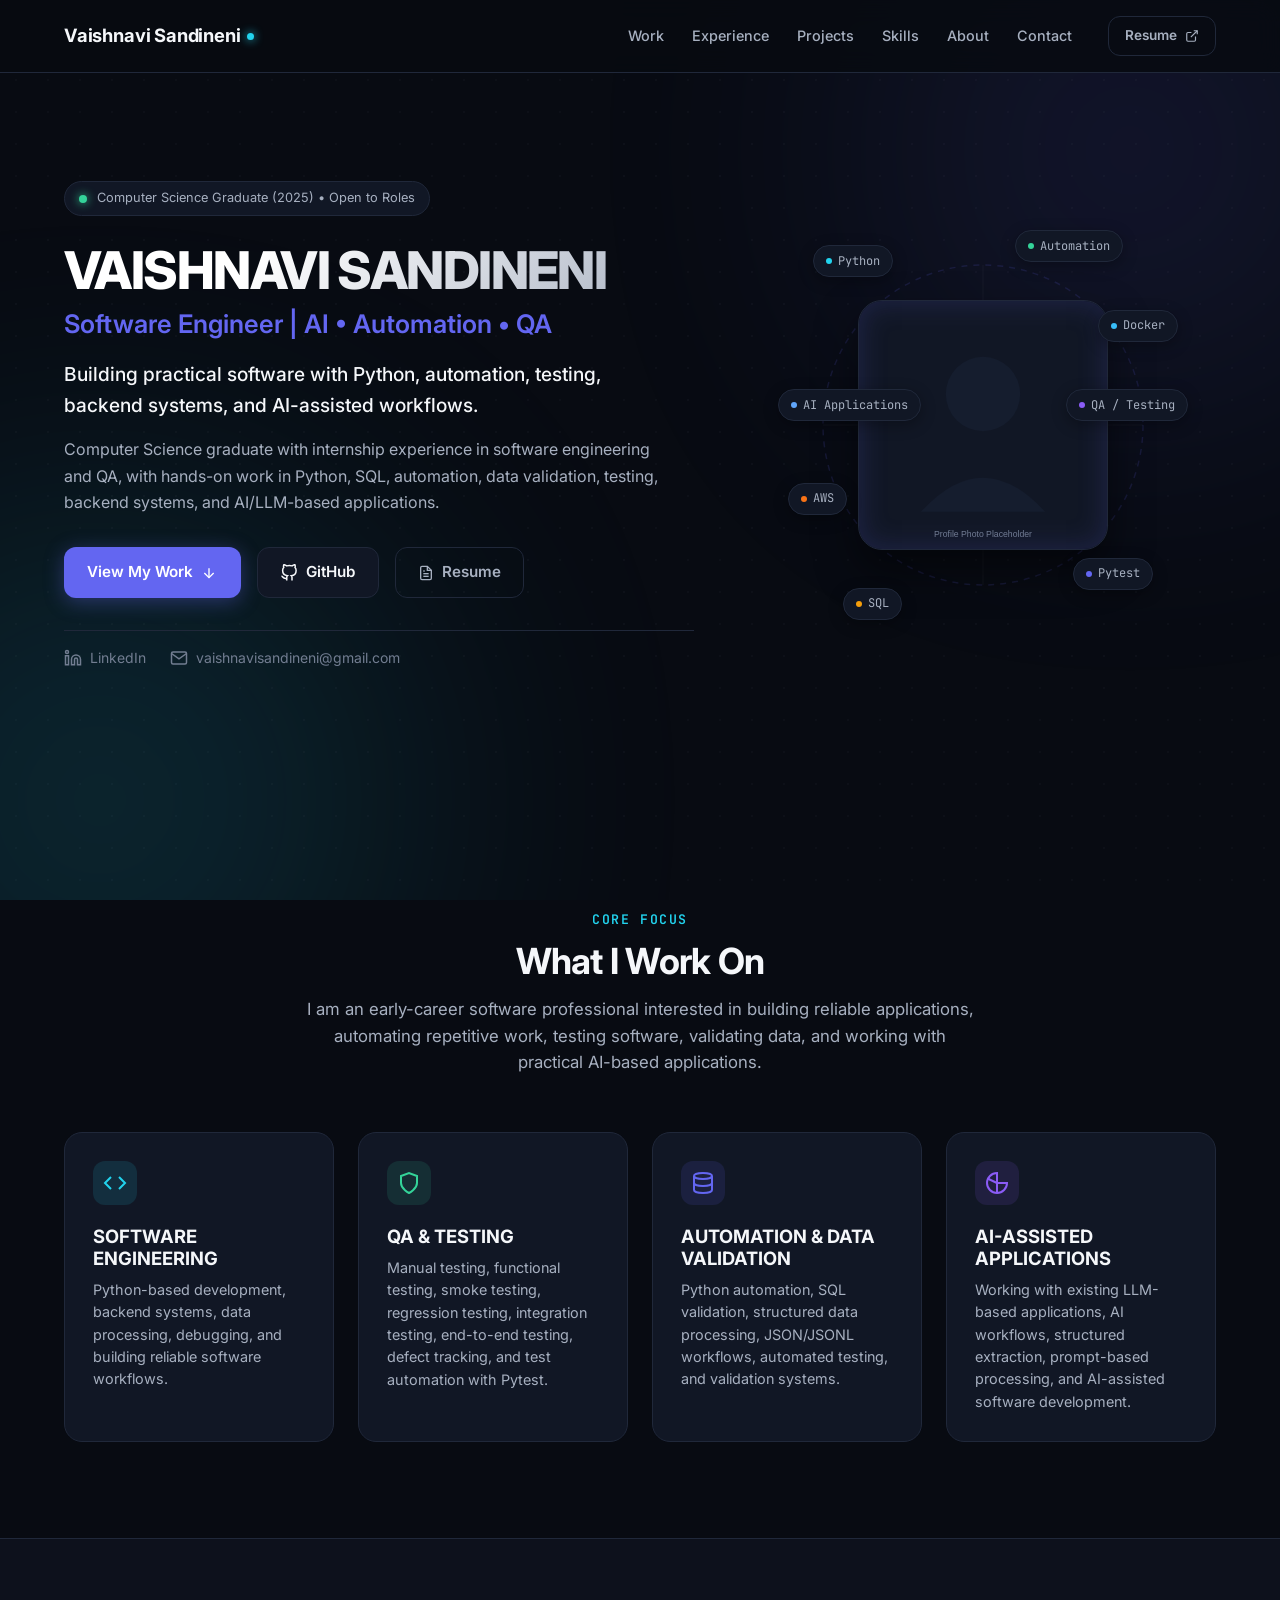
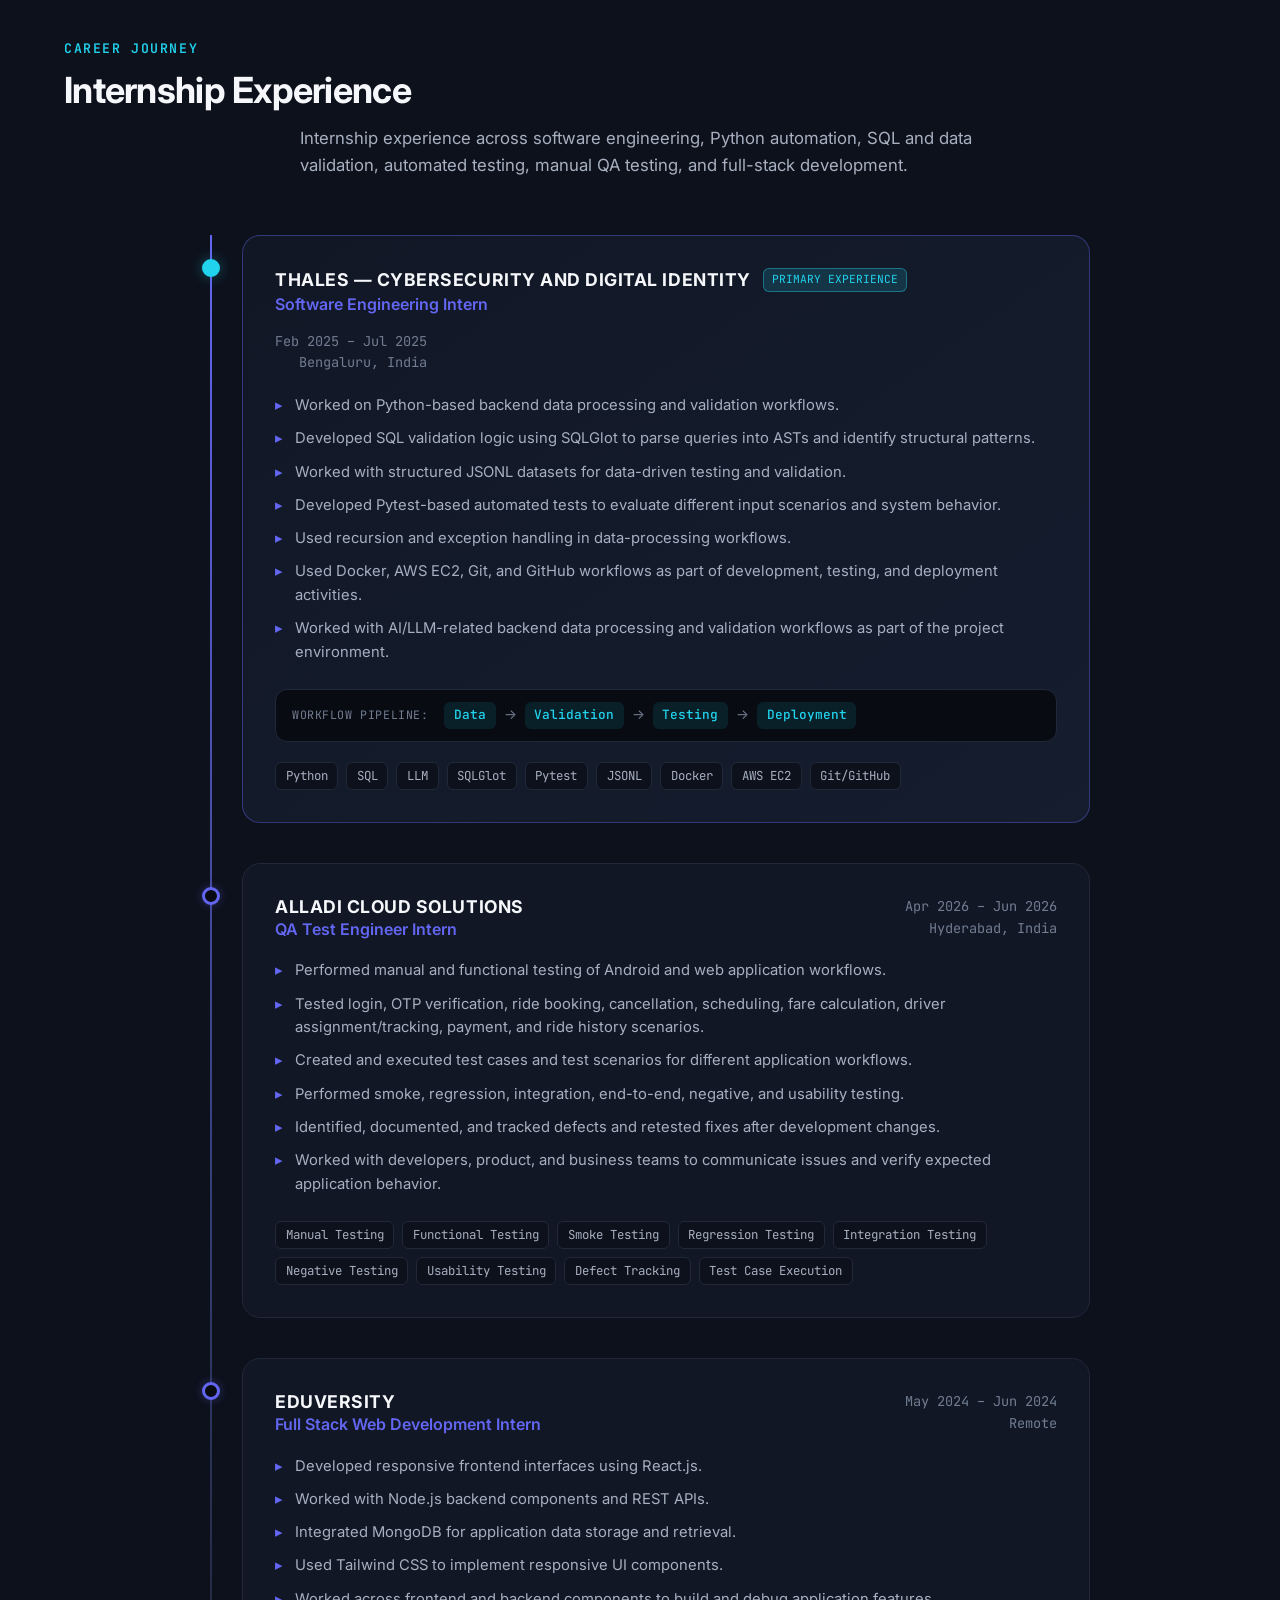
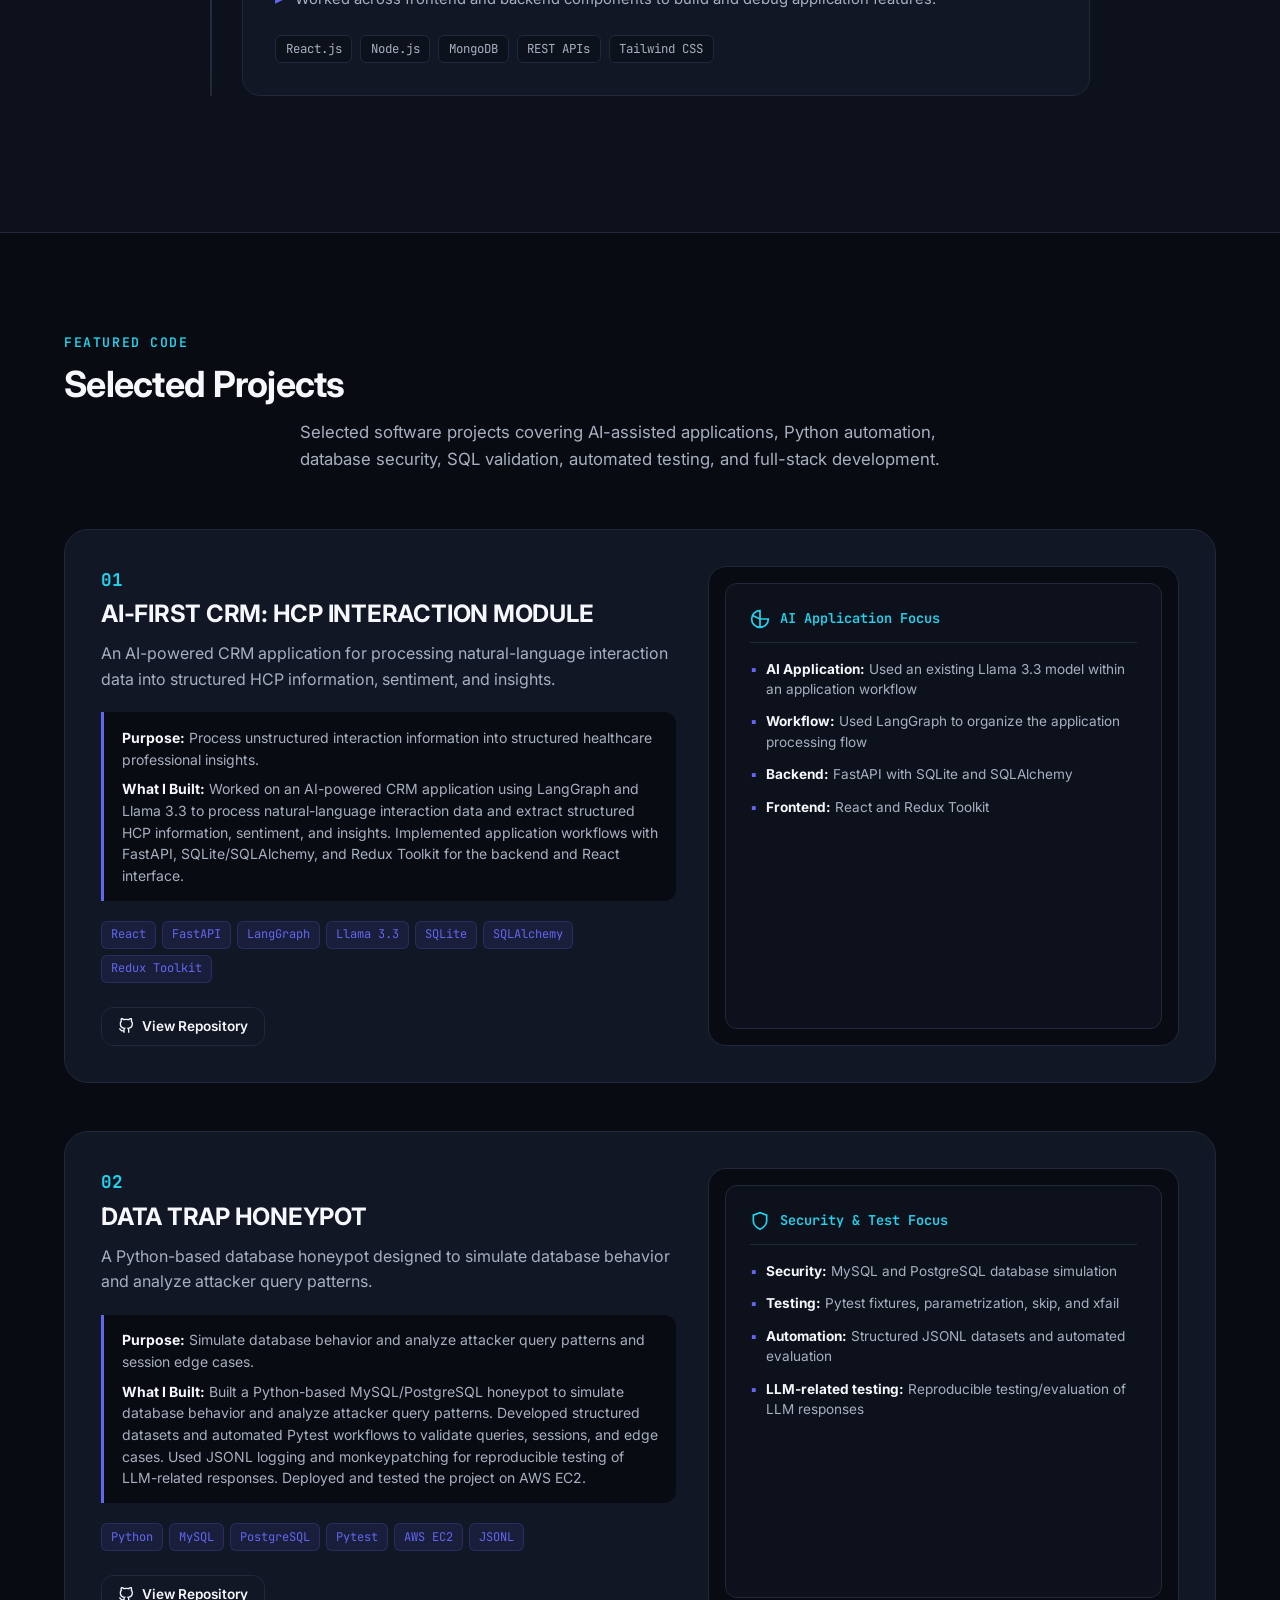
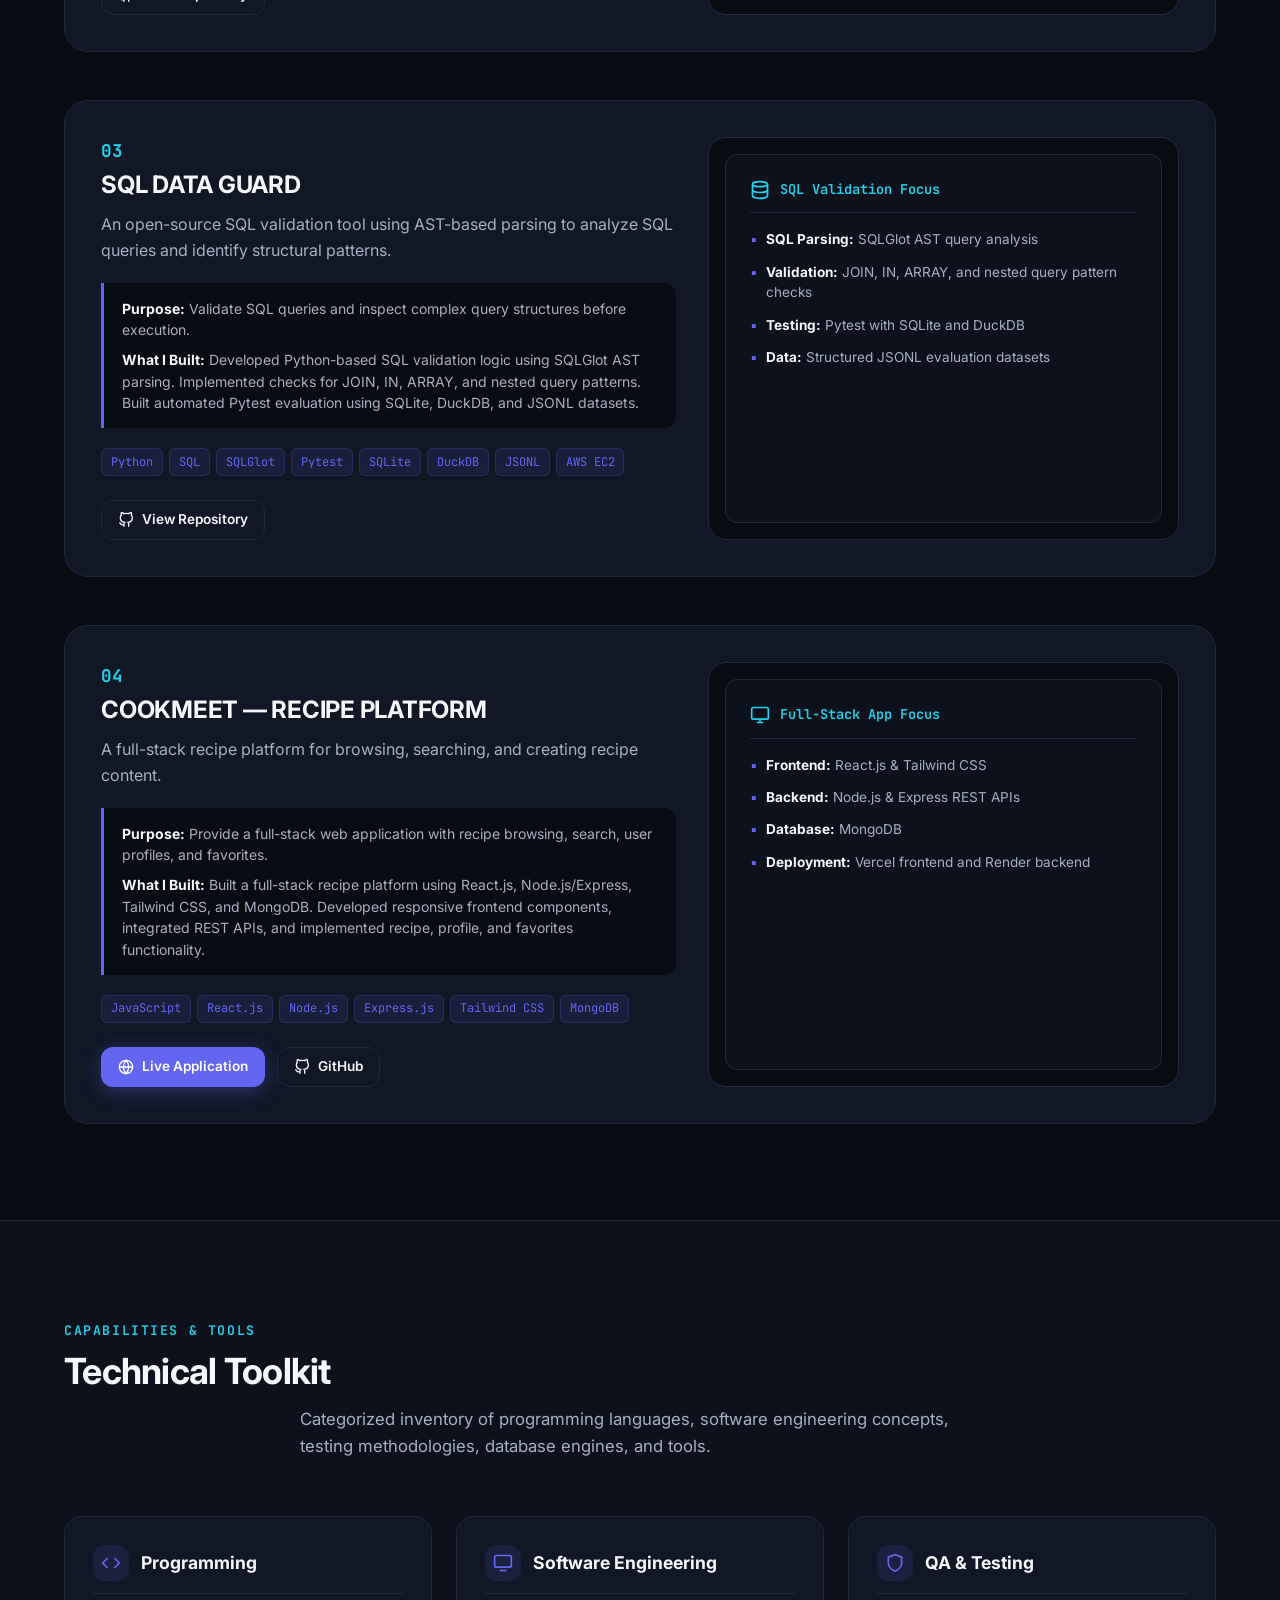
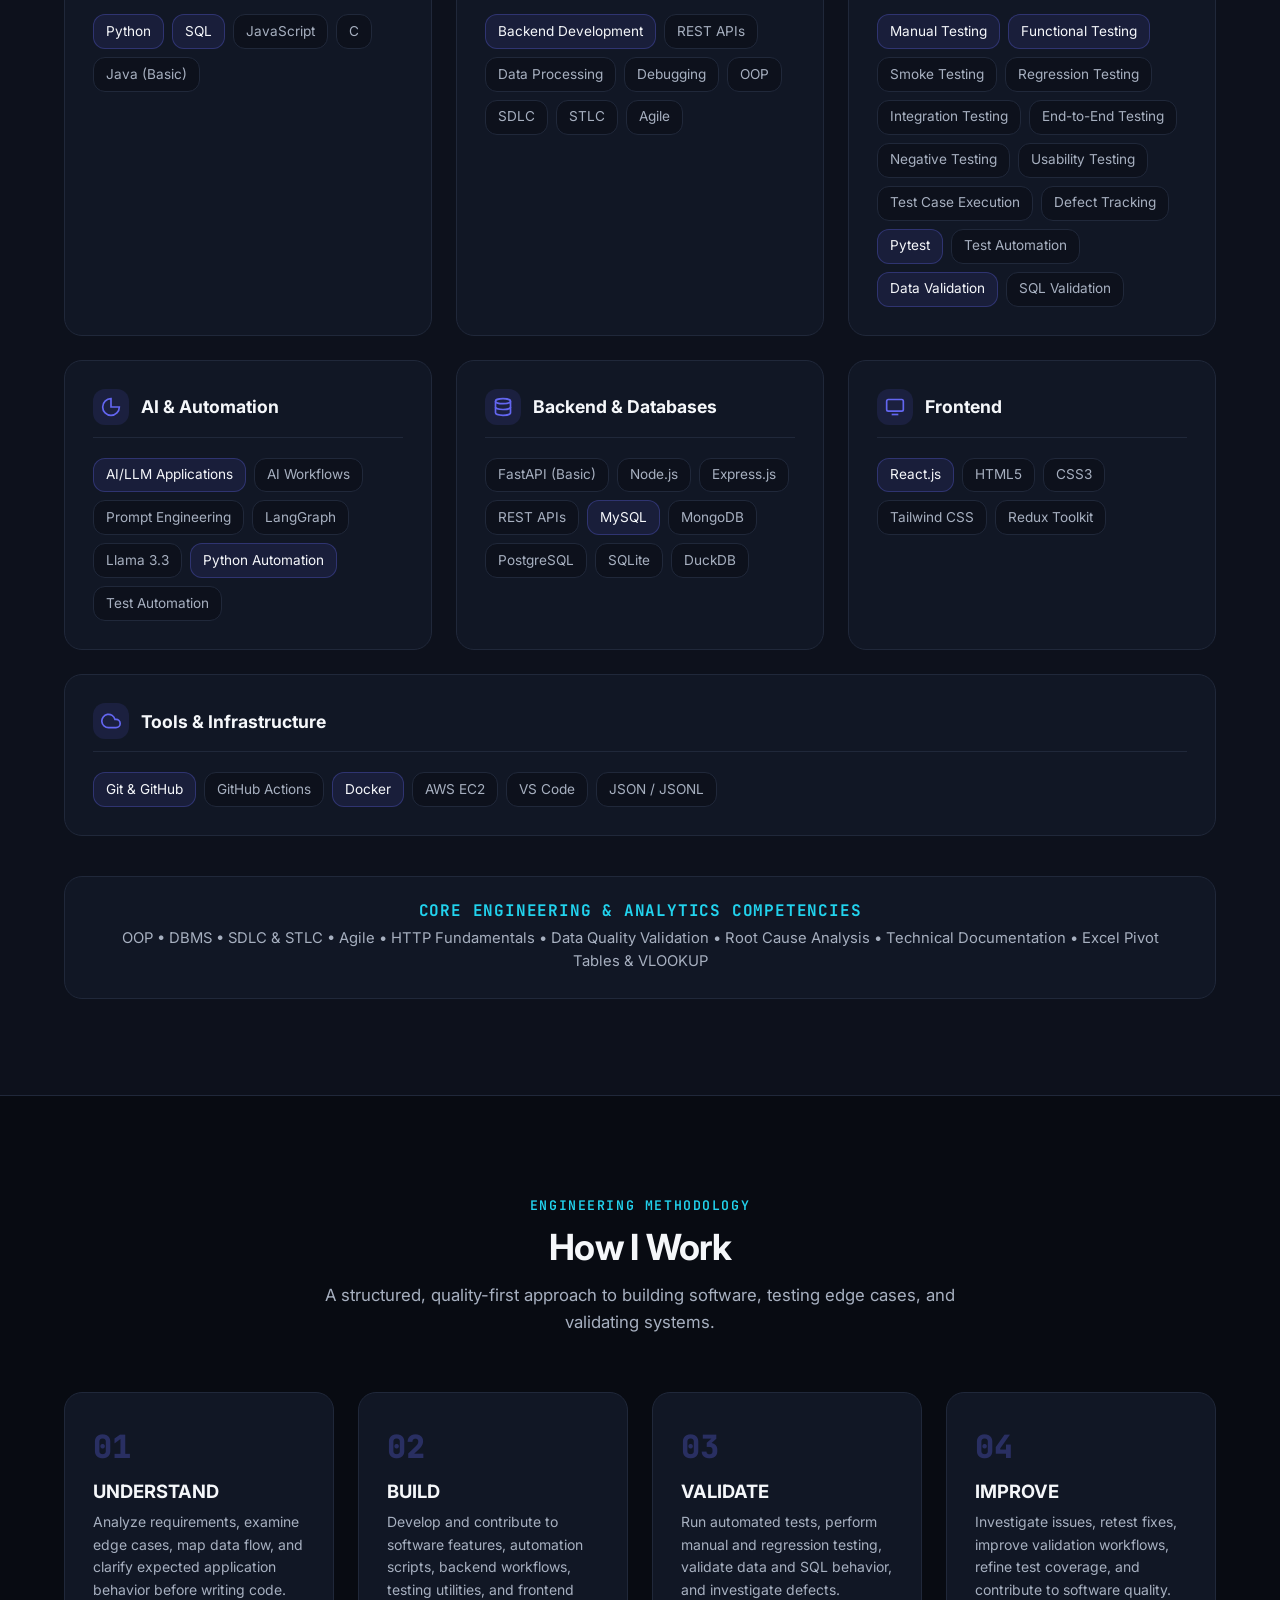
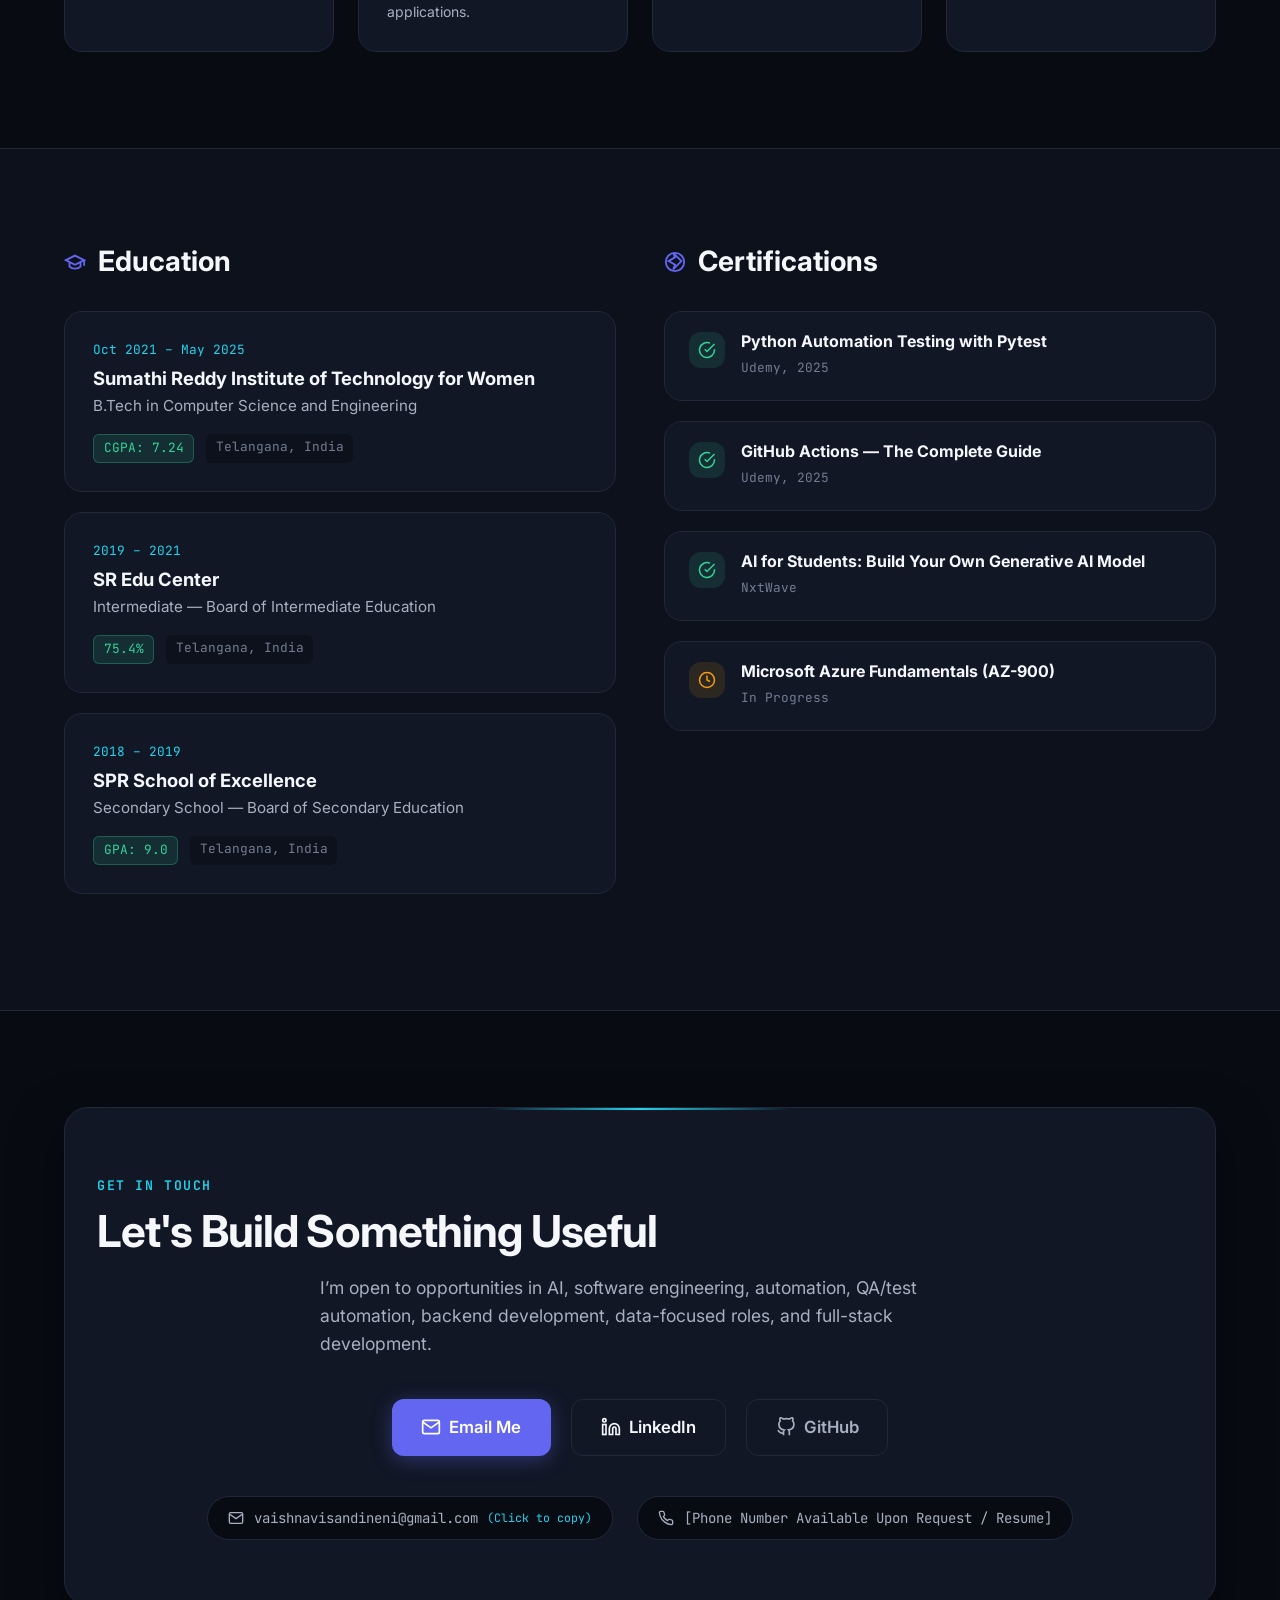
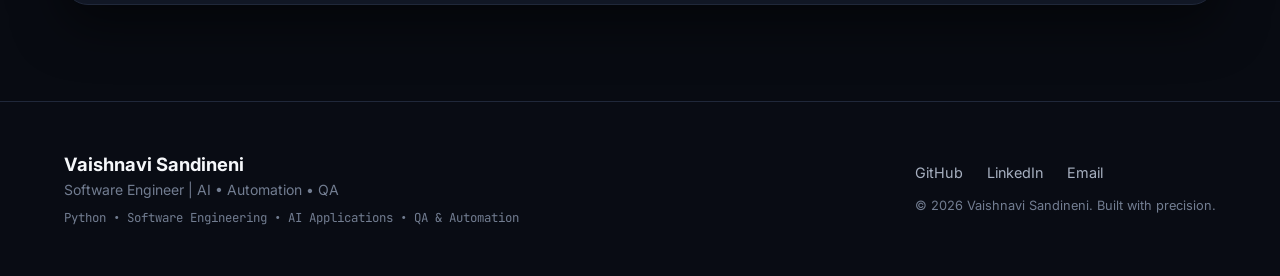
==== commit 1f134554: "Protect private phone number and local photo in repository" ====
--- a/index.html
+++ b/index.html
@@ -124,7 +124,8 @@
 
                         <!-- Profile Image Frame -->
                         <div class="profile-image-frame">
-                            <img src="profie_picture.png" 
+                            <!-- To show your profile picture locally, set src="profie_picture.png" or your image path -->
+                            <img src="data:image/svg+xml,<svg xmlns='http://www.w3.org/2000/svg' viewBox='0 0 400 400'><rect width='400' height='400' fill='%23111725'/><circle cx='200' cy='150' r='60' fill='%23151D2E'/><path d='M100 340 Q200 230 300 340' fill='%23151D2E'/><text x='200' y='380' font-family='sans-serif' font-size='14' fill='%23727D91' text-anchor='middle'>Profile Photo Placeholder</text></svg>" 
                                  alt="Vaishnavi Sandineni - Professional Profile" 
                                  class="profile-img"
                                  id="profileImage">
@@ -886,7 +887,7 @@
                             </div>
                             <div class="contact-detail-chip">
                                 <svg width="16" height="16" viewBox="0 0 24 24" fill="none" stroke="currentColor" stroke-width="2"><path d="M22 16.92v3a2 2 0 0 1-2.18 2 19.79 19.79 0 0 1-8.63-3.07 19.5 19.5 0 0 1-6-6 19.79 19.79 0 0 1-3.07-8.67A2 2 0 0 1 4.11 2h3a2 2 0 0 1 2 1.72 12.84 12.84 0 0 0 .7 2.81 2 2 0 0 1-.45 2.11L8.09 9.91a16 16 0 0 0 6 6l1.27-1.27a2 2 0 0 1 2.11-.45 12.84 12.84 0 0 0 2.81.7A2 2 0 0 1 22 16.92z"></path></svg>
-                                <span>+91 8919826898</span>
+                                <span>[Phone Number Available Upon Request / Resume]</span>
                             </div>
                         </div>
                     </div>
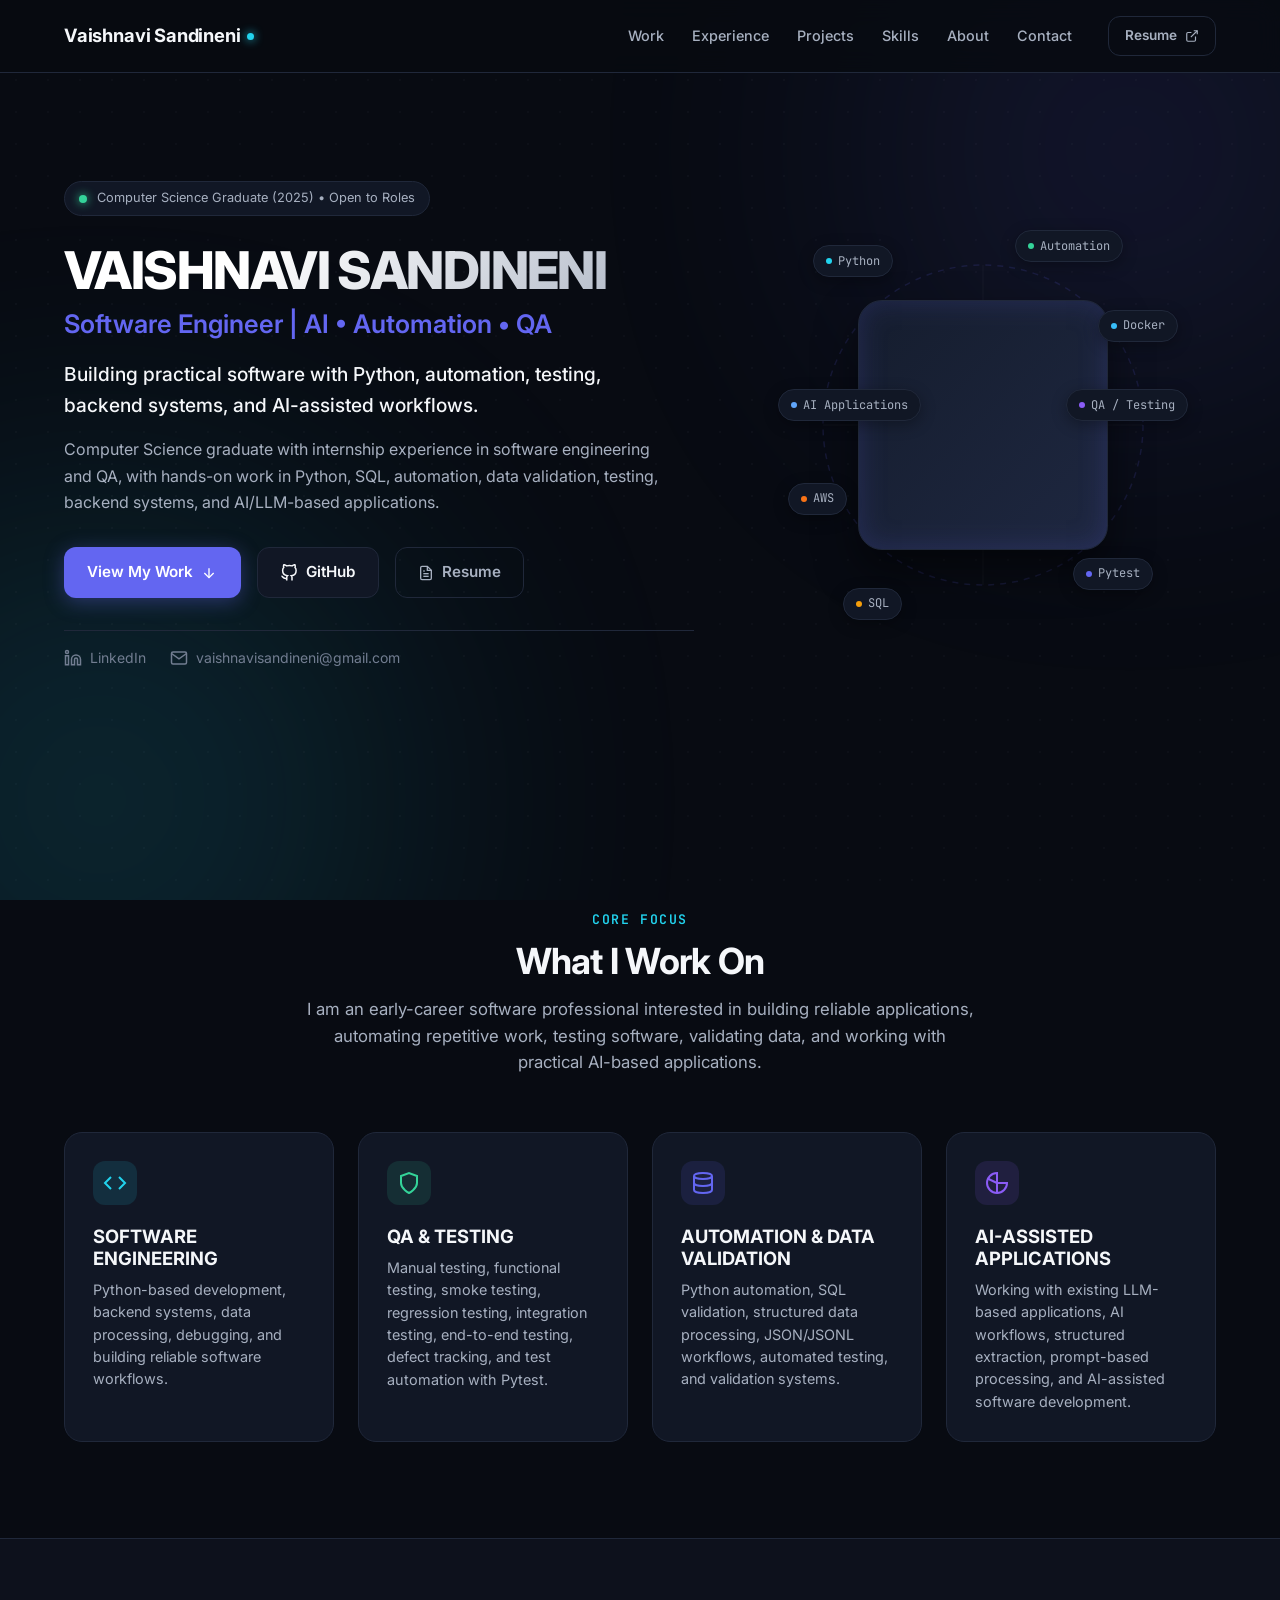
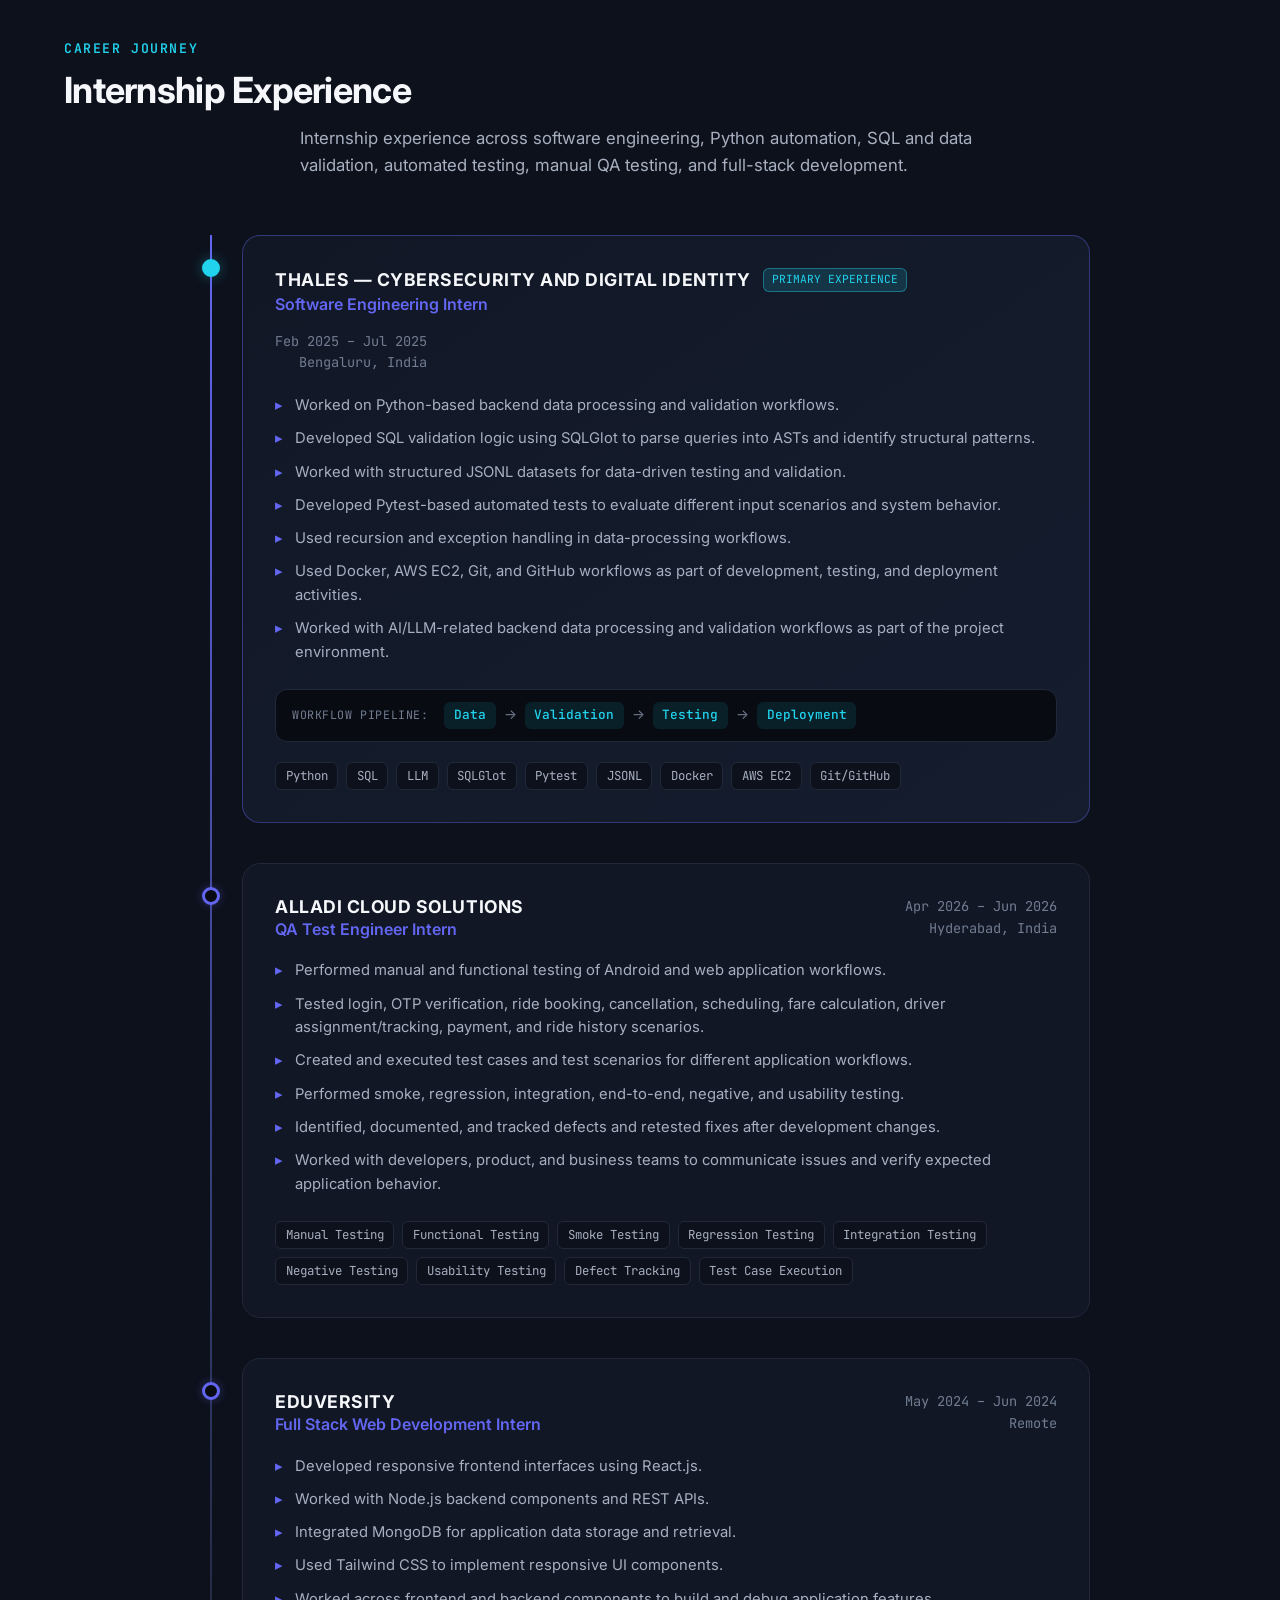
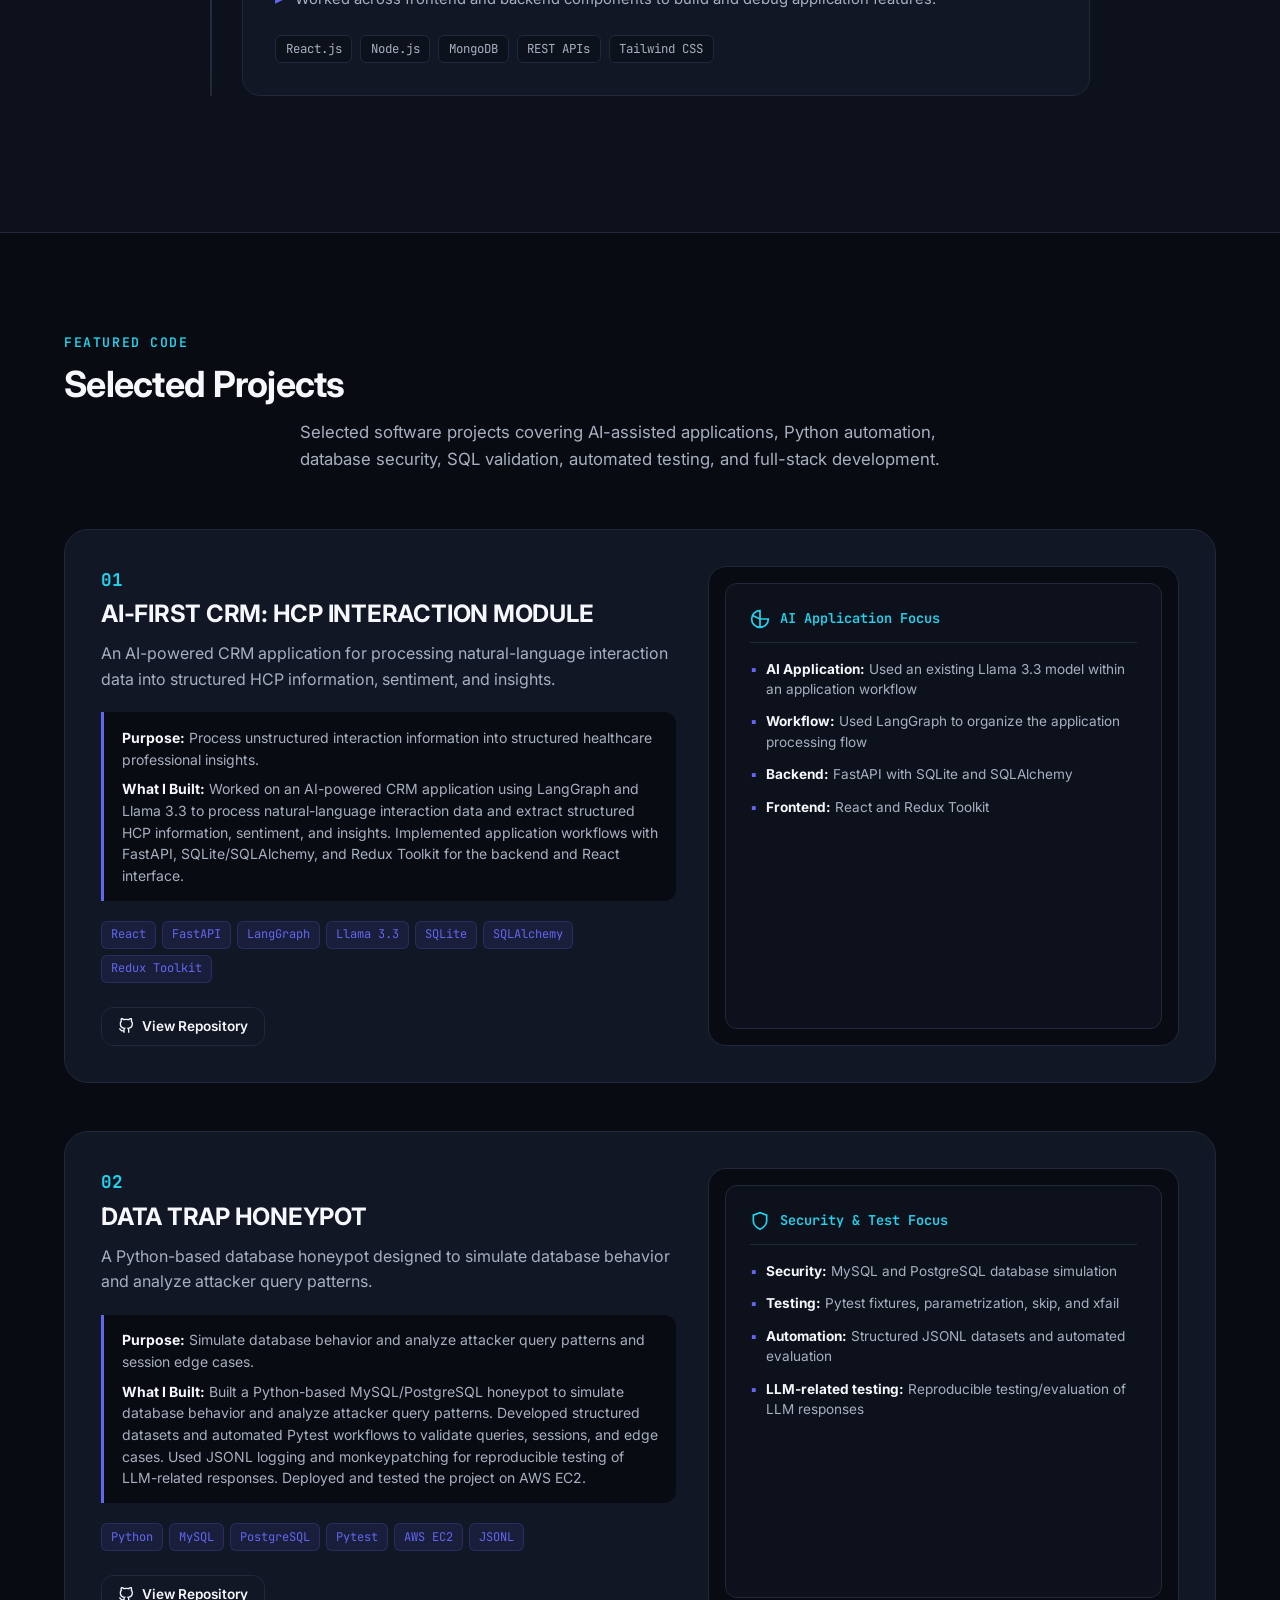
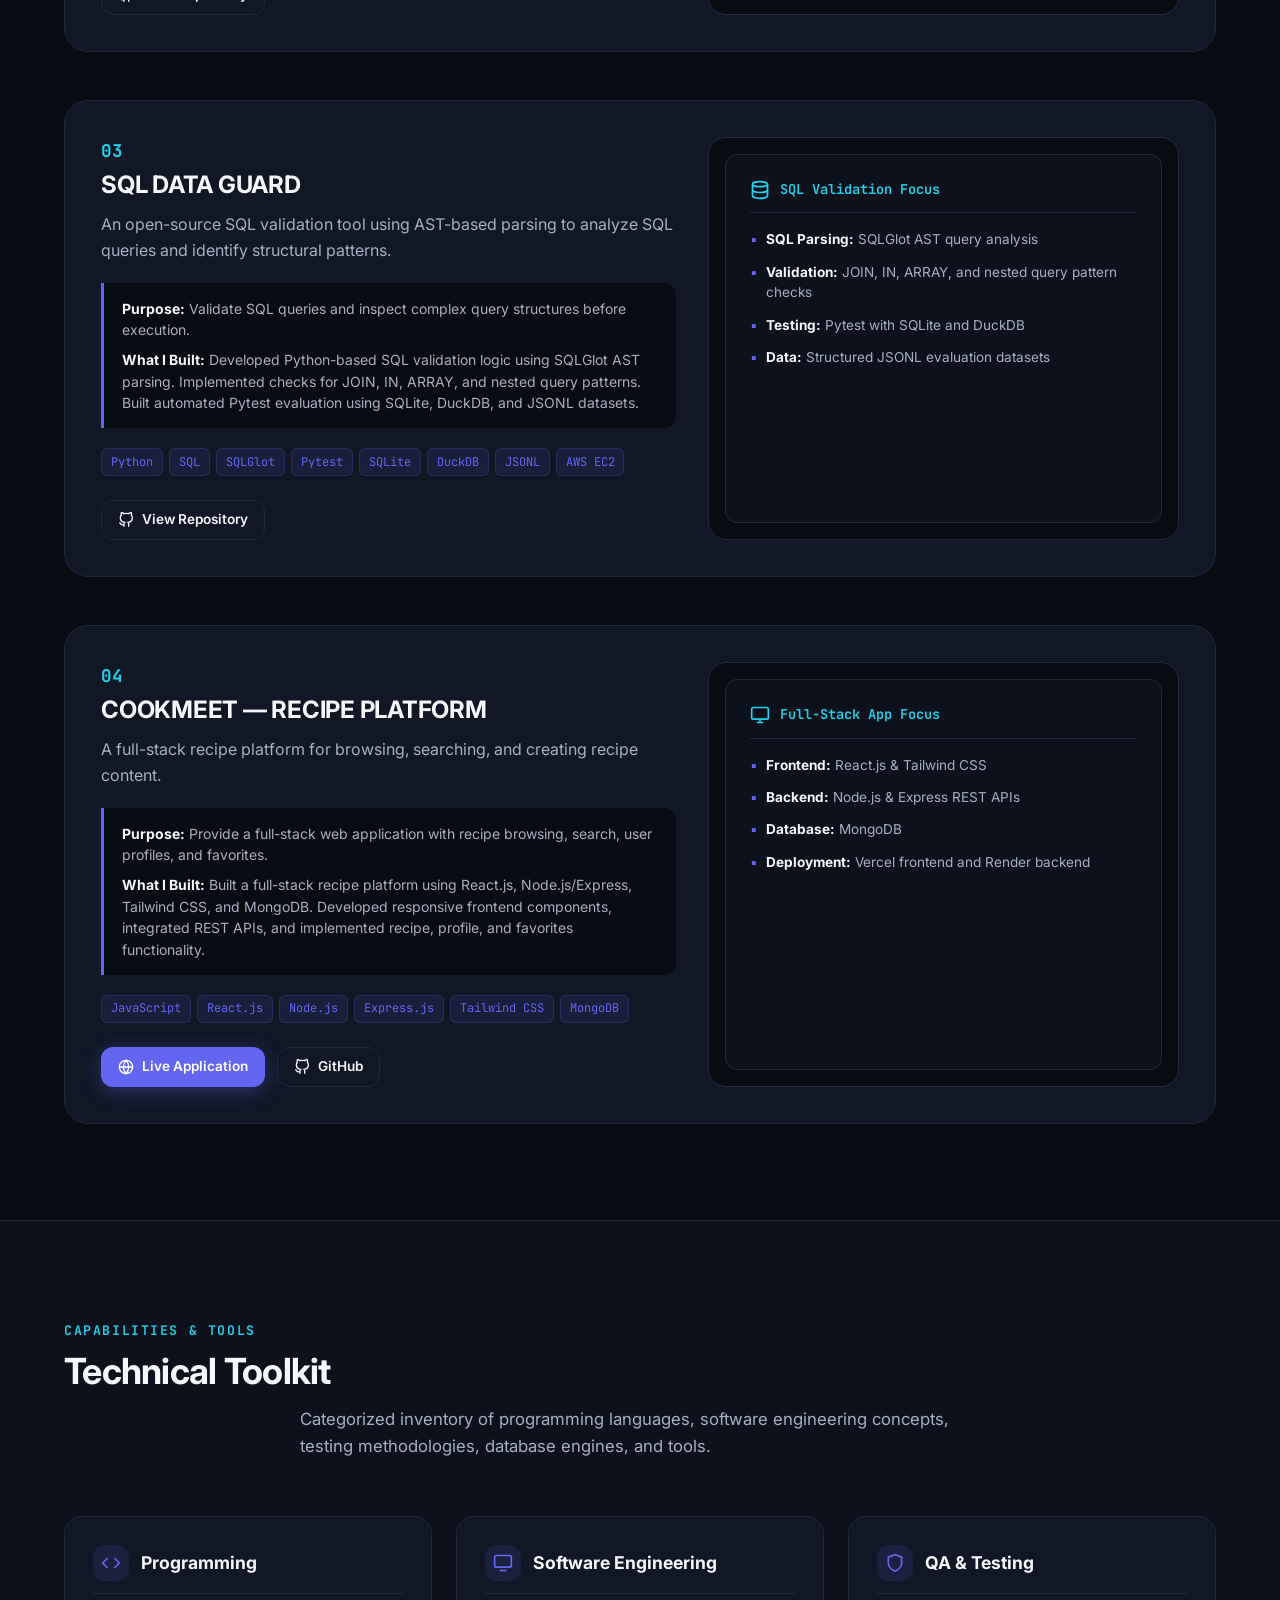
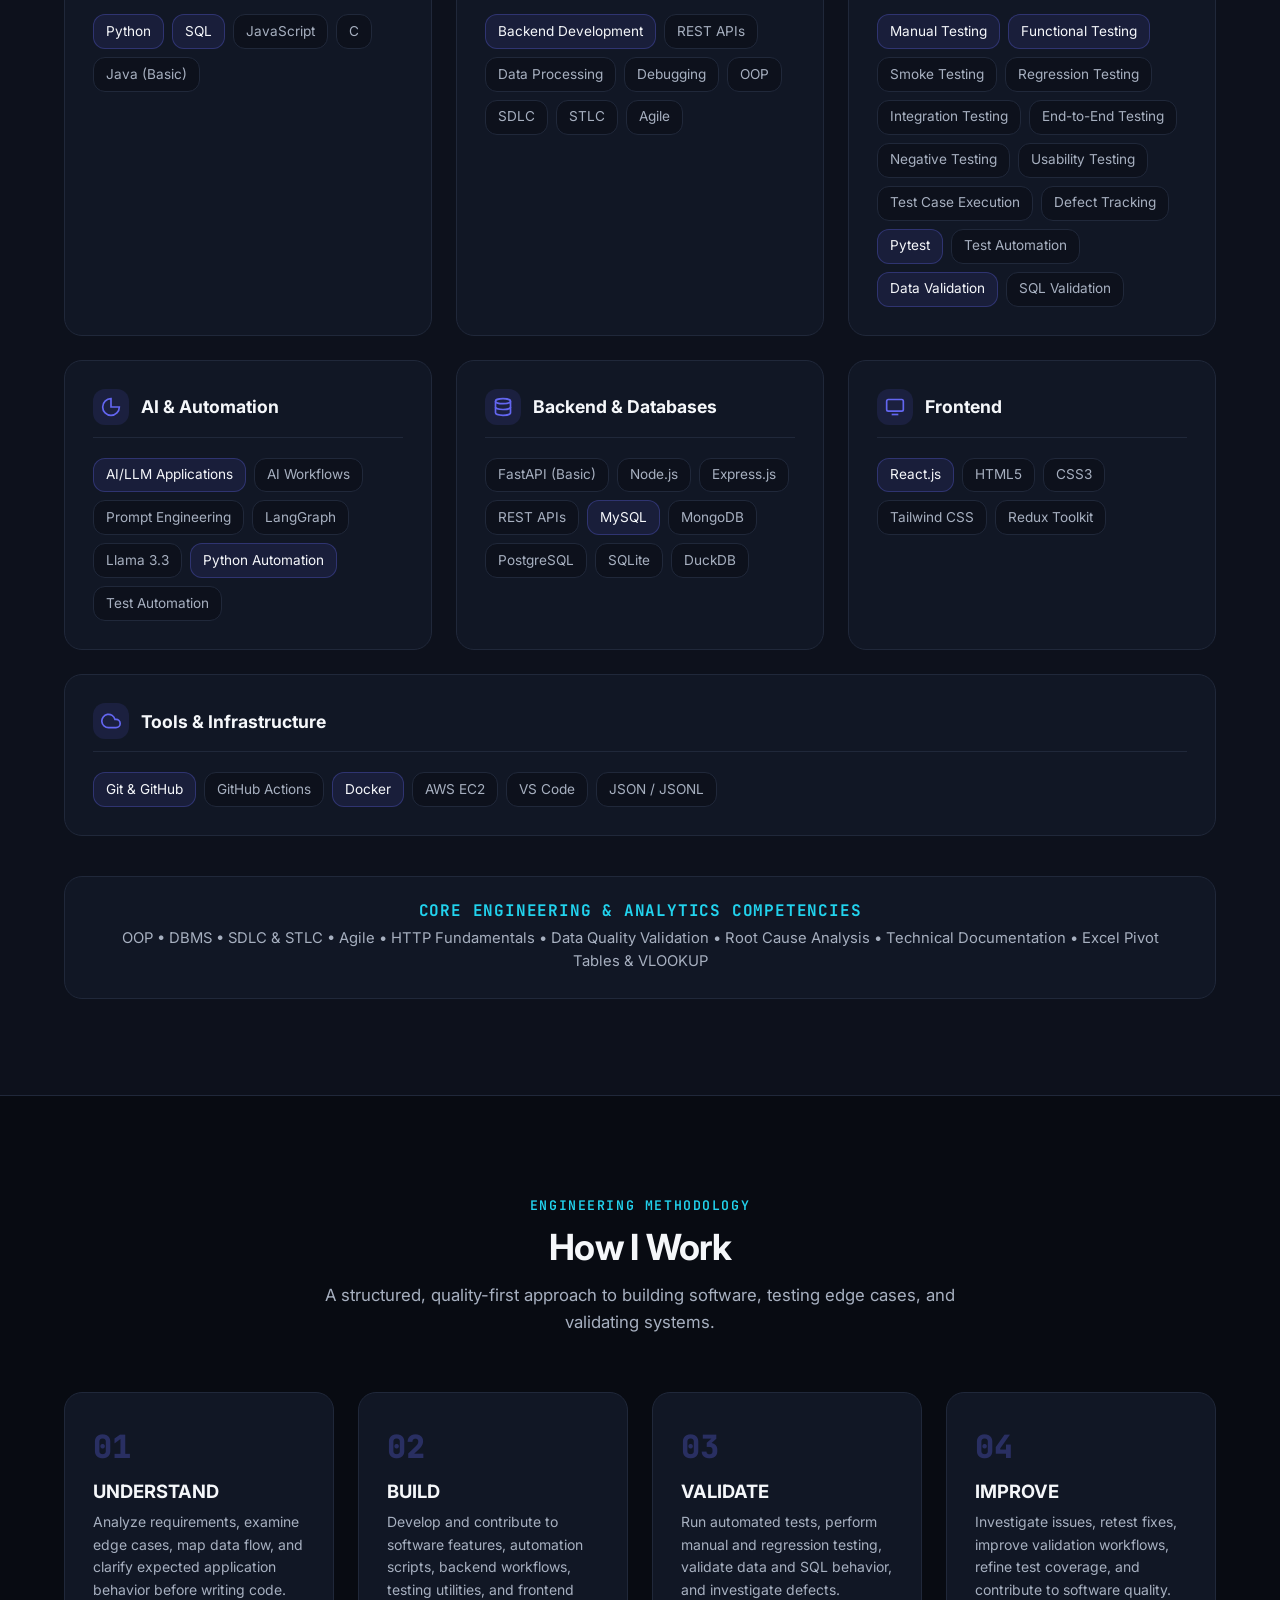
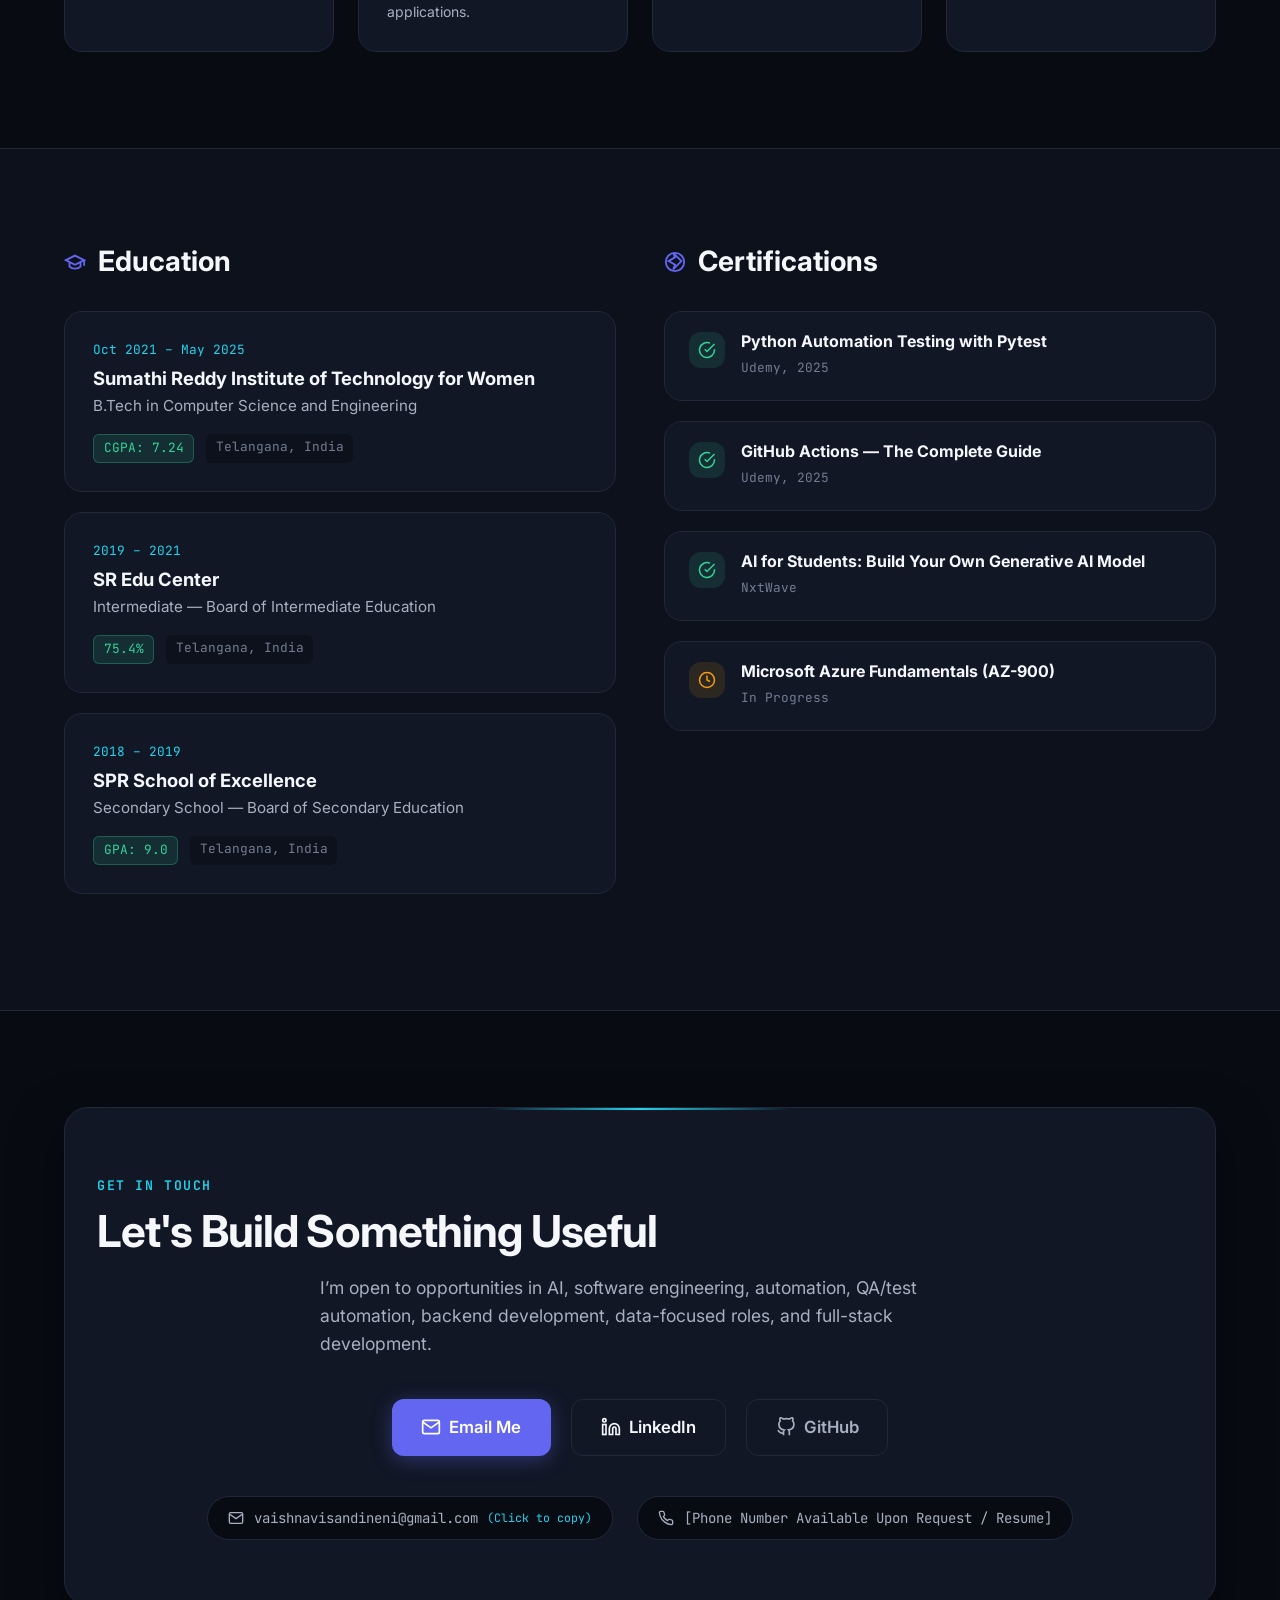
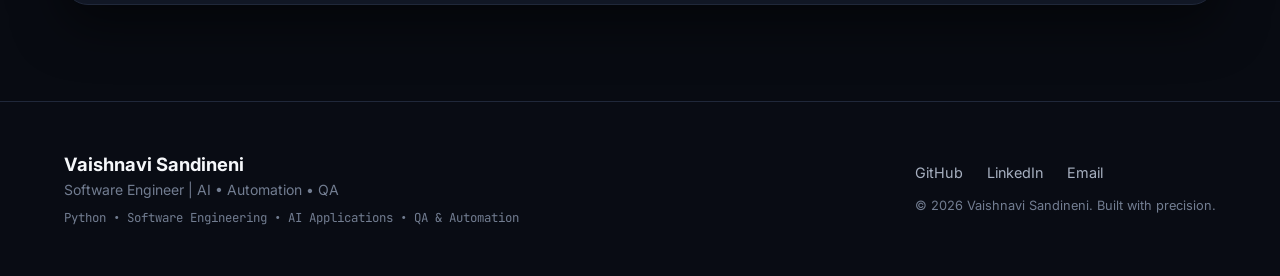
==== commit 89257e87: "fix: use assets/profile.png for profile image; exclude from git for privacy" ====
--- a/index.html
+++ b/index.html
@@ -124,11 +124,11 @@
 
                         <!-- Profile Image Frame -->
                         <div class="profile-image-frame">
-                            <!-- To show your profile picture locally, set src="profie_picture.png" or your image path -->
-                            <img src="data:image/svg+xml,<svg xmlns='http://www.w3.org/2000/svg' viewBox='0 0 400 400'><rect width='400' height='400' fill='%23111725'/><circle cx='200' cy='150' r='60' fill='%23151D2E'/><path d='M100 340 Q200 230 300 340' fill='%23151D2E'/><text x='200' y='380' font-family='sans-serif' font-size='14' fill='%23727D91' text-anchor='middle'>Profile Photo Placeholder</text></svg>" 
+                            <img src="assets/profile.png" 
                                  alt="Vaishnavi Sandineni - Professional Profile" 
                                  class="profile-img"
-                                 id="profileImage">
+                                 id="profileImage"
+                                 onerror="this.style.display='none'; this.parentElement.querySelector('.profile-glow') && (this.parentElement.style.background='linear-gradient(135deg, #151D2E, #1e2740)')">
                             <div class="profile-glow"></div>
                         </div>
 
